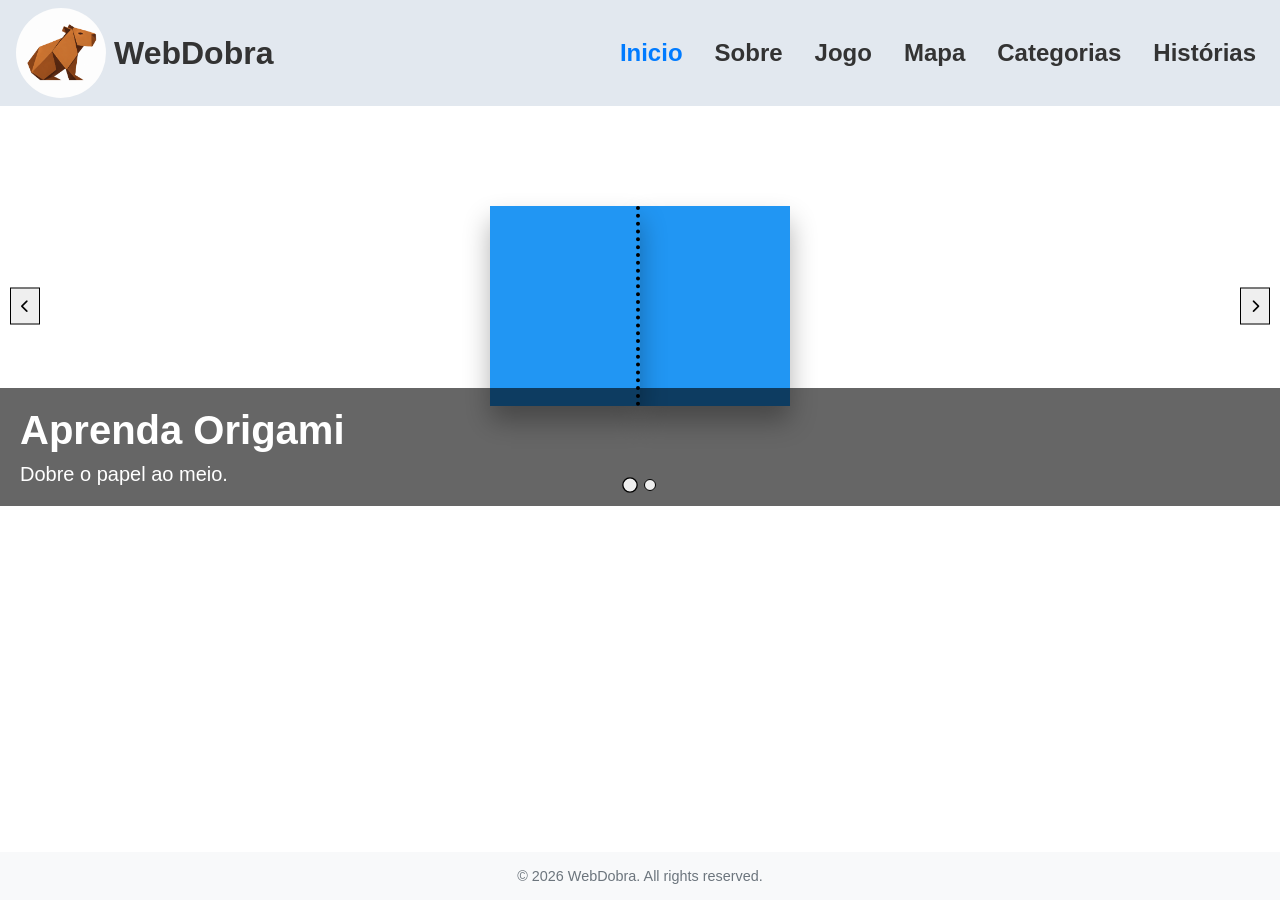
==== index.html @ 52eee9bd "fix: many inserts in index.html" ====
<!DOCTYPE html>
<html lang="en">
<head>
    <meta charset="UTF-8">
    <meta name="viewport" content="width=device-width, initial-scale=1.0">
    
    <link rel="stylesheet" href="assets/css/style.css">

    <script type="module" src="assets/scripts/carrosel.js" defer></script>
    <script type="module" src="assets/scripts/script.js" defer></script>
    
    <link rel="stylesheet" href="https://cdnjs.cloudflare.com/ajax/libs/font-awesome/6.0.0/css/all.min.css">
    
    <title>Document</title>
</head>
<body>
    <header>
        <div class="logo">
            <img src="assets/imgs/logo.png" alt="Logo">
            <h1>WebDobra</h1>
        </div>
        <nav>
            <ul>
                <li><a href="index.html" class="active">Inicio</a></li>
                <li><a href="pages/about.html">Sobre</a></li>
                <li><a href="pages/game.html">Jogo</a></li>
                <li><a href="pages/map.html">Mapa</a></li>
                <li><a href="pages/category.html">Categorias</a></li>
                <li><a href="pages/history.html">Histórias</a></li>
            </ul>
        </nav>
    </header>
    <main>
        <section
        class="carousel"
        id="banner-principal"
        data-autoplay="false"
        data-interval="3000"
        data-height="400"
        data-show-title="true"
        data-show-description="true"
        data-show-arrows="true"
        data-show-dots="true">
    </section>
    </main>
    <footer>
        <p>&copy; 2026 WebDobra. All rights reserved.</p>
    </footer>
</body>
---- assets/css/style.css ----
* {
    box-sizing: border-box;
    margin: 0;
    padding: 0;
    font-family: Arial, sans-serif;
}

html, body {
    height: 100%;
    margin: 0;
}

body {
    display: flex;
    flex-direction: column;
    min-height: 100vh;
}

main {
    flex: 1;
}

footer {
    text-align: center;
    padding: 1rem;
    background-color: #f8f9fa;
    color: #6c757d;
    font-size: 0.9rem;
    margin-top: auto;
}

header {
    display: flex;
    justify-content: space-between;
    align-items: center;
    padding: 0.5rem 1rem;
    min-height: 10dvh;
    background-color: #e2e8ef;
}

header img {
    width: 10dvh;
    height: auto;
    border-radius: 50%;
}


header nav ul {
    list-style: none;
    display: flex;
    gap: 1rem;
    font-size: 24px;
}

header nav ul li {
    display: inline;
    margin: 0 0.5rem;
}

header nav ul li a {
    text-decoration: none;
    color: #333;
    font-weight: bold;
    transition: color 0.3s ease;
}

header nav ul li a:hover {
    color: #007BFF;
}

header h1 {
    font-size: 2rem;
    margin: 0;
    color: #333;
    text-align: left;
}


.logo {
    display: flex;
    align-items: center;
    gap: 0.5rem;
}

.active {
    color: #007BFF;
}
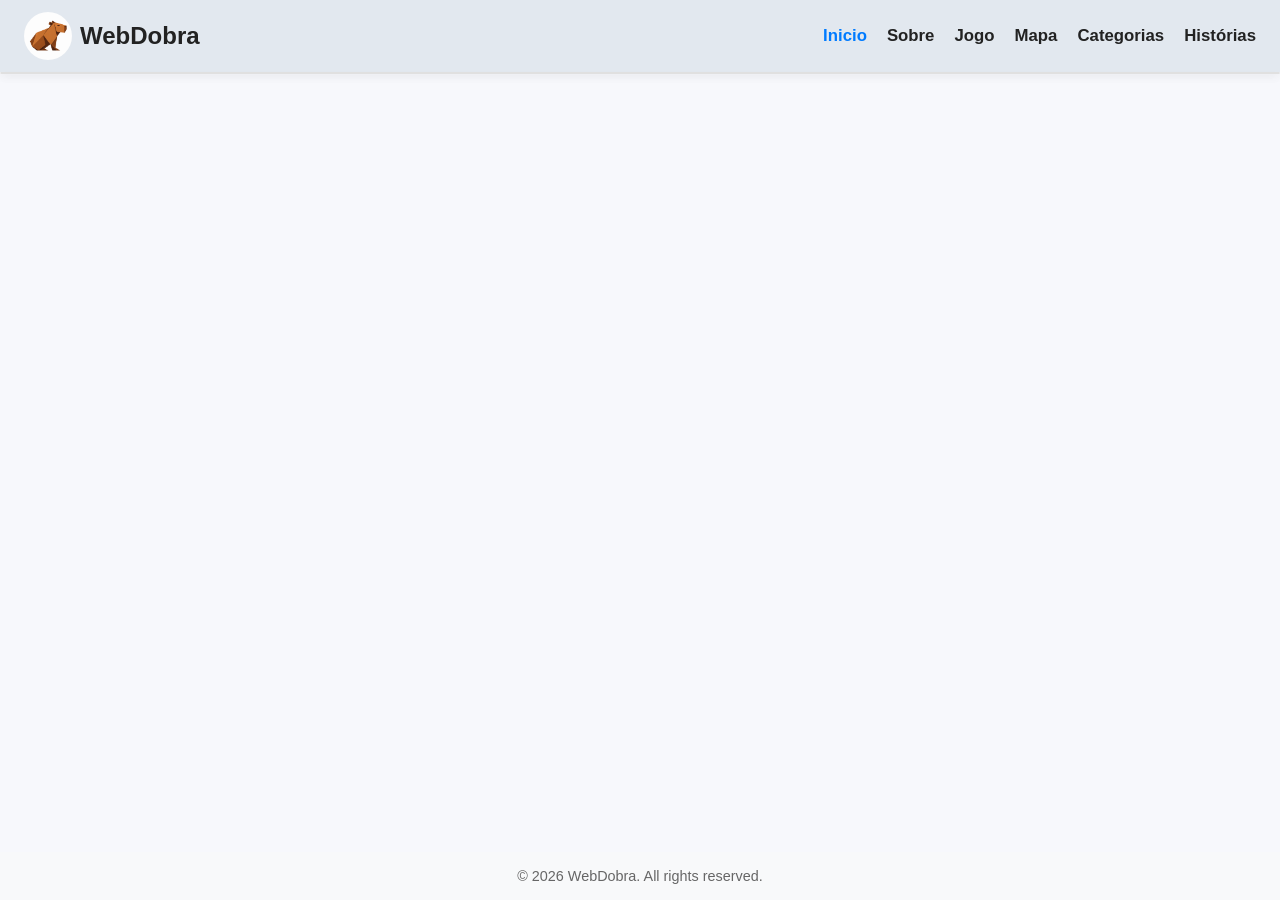
==== commit 8fbfd679: "fix: zoon-in and carrosel" ====
--- a/index.html
+++ b/index.html
@@ -1,37 +1,39 @@
-<!DOCTYPE html>
+<!doctype html>
 <html lang="en">
-<head>
-    <meta charset="UTF-8">
-    <meta name="viewport" content="width=device-width, initial-scale=1.0">
-    
-    <link rel="stylesheet" href="assets/css/style.css">
+  <head>
+    <meta charset="UTF-8" />
+    <meta name="viewport" content="width=device-width, initial-scale=1.0" />
+
+    <link rel="stylesheet" href="assets/css/style.css" />
 
     <script type="module" src="assets/scripts/carrosel.js" defer></script>
-    <script type="module" src="assets/scripts/script.js" defer></script>
-    
-    <link rel="stylesheet" href="https://cdnjs.cloudflare.com/ajax/libs/font-awesome/6.0.0/css/all.min.css">
-    
+
+    <link
+      rel="stylesheet"
+      href="https://cdnjs.cloudflare.com/ajax/libs/font-awesome/6.0.0/css/all.min.css"
+    />
+
     <title>Document</title>
-</head>
-<body>
+  </head>
+  <body>
     <header>
-        <div class="logo">
-            <img src="assets/imgs/logo.png" alt="Logo">
-            <h1>WebDobra</h1>
-        </div>
-        <nav>
-            <ul>
-                <li><a href="index.html" class="active">Inicio</a></li>
-                <li><a href="pages/about.html">Sobre</a></li>
-                <li><a href="pages/game.html">Jogo</a></li>
-                <li><a href="pages/map.html">Mapa</a></li>
-                <li><a href="pages/category.html">Categorias</a></li>
-                <li><a href="pages/history.html">Histórias</a></li>
-            </ul>
-        </nav>
+      <div class="logo">
+        <img src="assets/imgs/logo.png" alt="Logo" />
+        <h1>WebDobra</h1>
+      </div>
+      <nav>
+        <ul>
+          <li><a href="index.html" class="active">Inicio</a></li>
+          <li><a href="pages/about.html">Sobre</a></li>
+          <li><a href="pages/game.html">Jogo</a></li>
+          <li><a href="pages/map.html">Mapa</a></li>
+          <li><a href="pages/category.html">Categorias</a></li>
+          <li><a href="pages/history.html">Histórias</a></li>
+        </ul>
+      </nav>
     </header>
     <main>
-        <section
+      <section
         class="carousel"
         id="banner-principal"
         data-autoplay="false"
@@ -40,10 +42,11 @@
         data-show-title="true"
         data-show-description="true"
         data-show-arrows="true"
-        data-show-dots="true">
-    </section>
+        data-show-dots="true"
+      ></section>
     </main>
     <footer>
-        <p>&copy; 2026 WebDobra. All rights reserved.</p>
+      <p>&copy; 2026 WebDobra. All rights reserved.</p>
     </footer>
-</body>+  </body>
+</html>
--- a/assets/css/style.css
+++ b/assets/css/style.css
@@ -1,87 +1,255 @@
-* {
-    box-sizing: border-box;
-    margin: 0;
-    padding: 0;
-    font-family: Arial, sans-serif;
-}
-
-html, body {
-    height: 100%;
-    margin: 0;
+/* ==========================================
+   1. VARIÁVEIS GLOBAIS
+   ========================================== */
+:root {
+  /* Cores */
+  --color-primary: #007bff;
+  --color-primary-hover: #0056b3;
+  --color-text-main: #222222;
+  --color-text-muted: #666666;
+  --color-bg-page: #f7f8fc;
+  --color-bg-card: #ffffff;
+  --color-bg-subtle: #f8f9fa;
+  --color-header-bg: #e2e8ef;
+  --color-footer-bg: #f8f9fa;
+  --color-border-light: #e0e0e0;
+  --color-border-dashed: #cccccc;
+  --color-danger: #f44336;
+  --color-danger-hover: #d32f2f;
+
+  /* Espaçamento */
+  --space-xs: 8px;
+  --space-sm: 12px;
+  --space-md: 20px;
+  --space-lg: 30px;
+  --space-xl: 40px;
+
+  /* Geometria e Sombras */
+  --radius-sm: 8px;
+  --radius-md: 12px;
+  --radius-full: 50%;
+  --shadow-sm: 0 4px 10px rgba(0, 0, 0, 0.05);
+  --shadow-md: 0 8px 16px rgba(0, 0, 0, 0.1);
+  --transition-fast: 0.2s ease;
+  --transition-base: 0.25s ease;
+
+  /* Tipografia */
+  --font-main: Arial, Helvetica, sans-serif;
+}
+
+/* ==========================================
+   2. RESET E ESTRUTURA BASE
+   ========================================== */
+*,
+*::before,
+*::after {
+  box-sizing: border-box;
+  margin: 0;
+  padding: 0;
 }
 
 body {
+  min-height: 100vh;
+  display: flex;
+  flex-direction: column;
+  font-family: var(--font-main);
+  color: var(--color-text-main);
+  background-color: var(--color-bg-page);
+  background-image: url('../imgs/background.svg');
+  background-repeat: repeat;
+}
+
+main {
+  flex: 1;
+}
+
+/* ==========================================
+   3. BOTÕES
+   ========================================== */
+button,
+input[type="button"],
+input[type="submit"] {
+  display: inline-flex;
+  align-items: center;
+  justify-content: center;
+  gap: var(--space-xs);
+  padding: 10px 20px;
+  font: inherit;
+  font-weight: bold;
+  color: #ffffff;
+  background-color: var(--color-primary);
+  border: none;
+  border-radius: var(--radius-sm);
+  cursor: pointer;
+  box-shadow: var(--shadow-sm);
+  transition: background-color var(--transition-base),
+              transform var(--transition-base),
+              box-shadow var(--transition-base);
+}
+
+button:hover:not(:disabled),
+input[type="button"]:hover:not(:disabled),
+input[type="submit"]:hover:not(:disabled) {
+  transform: translateY(-2px);
+  box-shadow: var(--shadow-md);
+}
+
+button:active:not(:disabled),
+input[type="button"]:active:not(:disabled),
+input[type="submit"]:active:not(:disabled) {
+  transform: scale(0.97);
+}
+
+button:disabled,
+input[type="button"]:disabled,
+input[type="submit"]:disabled {
+  background-color: #cccccc !important;
+  cursor: not-allowed;
+  opacity: 0.65;
+  box-shadow: none;
+  transform: none;
+}
+
+/* Variantes de Botão */
+.btn-primary:hover:not(:disabled) {
+  background-color: var(--color-primary-hover);
+}
+
+.btn-danger {
+  background-color: var(--color-danger);
+}
+
+.btn-danger:hover:not(:disabled) {
+  background-color: var(--color-danger-hover);
+}
+
+.menu-toggle {
+  background: none;
+  box-shadow: none;
+  padding: 0.5rem;
+  font-size: 1.5rem;
+  color: var(--color-text-main);
+}
+
+.menu-toggle:hover:not(:disabled) {
+  transform: none;
+  box-shadow: none;
+  color: var(--color-primary);
+}
+
+/* ==========================================
+   4. CABEÇALHO E NAV
+   ========================================== */
+header {
+  display: flex;
+  justify-content: space-between;
+  align-items: center;
+  padding: 0.75rem 1.5rem;
+  background-color: var(--color-header-bg);
+  box-shadow: var(--shadow-sm);
+  position: relative;
+}
+
+.logo {
+  display: flex;
+  align-items: center;
+  gap: var(--space-xs);
+}
+
+.logo img {
+  width: 48px;
+  height: 48px;
+  border-radius: var(--radius-full);
+  object-fit: cover;
+}
+
+header h1 {
+  font-size: 1.5rem;
+}
+
+.menu-toggle {
+  display: none;
+}
+
+header nav ul {
+  list-style: none;
+  display: flex;
+  align-items: center;
+  gap: 1.25rem;
+}
+
+header nav ul li a {
+  text-decoration: none;
+  color: var(--color-text-main);
+  font-weight: bold;
+  font-size: 1.05rem;
+  transition: color var(--transition-fast);
+}
+
+header nav ul li a:hover,
+.active {
+  color: var(--color-primary);
+}
+
+/* ==========================================
+   5. RODAPÉ
+   ========================================== */
+footer {
+  text-align: center;
+  padding: 1rem;
+  background-color: var(--color-footer-bg);
+  color: var(--color-text-muted);
+  font-size: 0.9rem;
+}
+
+/* ==========================================
+   6. RESPONSIVIDADE (MOBILE)
+   ========================================== */
+@media (max-width: 768px) {
+  .menu-toggle {
     display: flex;
+  }
+
+  .menu-toggle i {
+    transition: transform var(--transition-base);
+  }
+
+  .menu-toggle[aria-expanded="true"] i {
+    transform: rotate(90deg);
+  }
+
+  header nav {
+    position: absolute;
+    top: 100%;
+    left: 0;
+    width: 100%;
+    background-color: var(--color-header-bg);
+    box-shadow: var(--shadow-md);
+    padding: 1rem 0;
+    z-index: 1000;
+    opacity: 0;
+    visibility: hidden;
+    transform: translateY(-15px);
+    pointer-events: none;
+    transition: opacity var(--transition-base),
+                transform var(--transition-base),
+                visibility var(--transition-base);
+  }
+
+  header nav.open {
+    opacity: 1;
+    visibility: visible;
+    transform: translateY(0);
+    pointer-events: auto;
+  }
+
+  header nav ul {
     flex-direction: column;
-    min-height: 100vh;
-}
-
-main {
-    flex: 1;
-}
-
-footer {
-    text-align: center;
-    padding: 1rem;
-    background-color: #f8f9fa;
-    color: #6c757d;
-    font-size: 0.9rem;
-    margin-top: auto;
-}
-
-header {
-    display: flex;
-    justify-content: space-between;
-    align-items: center;
+    gap: 1rem;
+  }
+
+  header nav ul li a {
+    font-size: 1.1rem;
     padding: 0.5rem 1rem;
-    min-height: 10dvh;
-    background-color: #e2e8ef;
-}
-
-header img {
-    width: 10dvh;
-    height: auto;
-    border-radius: 50%;
-}
-
-
-header nav ul {
-    list-style: none;
-    display: flex;
-    gap: 1rem;
-    font-size: 24px;
-}
-
-header nav ul li {
-    display: inline;
-    margin: 0 0.5rem;
-}
-
-header nav ul li a {
-    text-decoration: none;
-    color: #333;
-    font-weight: bold;
-    transition: color 0.3s ease;
-}
-
-header nav ul li a:hover {
-    color: #007BFF;
-}
-
-header h1 {
-    font-size: 2rem;
-    margin: 0;
-    color: #333;
-    text-align: left;
-}
-
-
-.logo {
-    display: flex;
-    align-items: center;
-    gap: 0.5rem;
-}
-
-.active {
-    color: #007BFF;
+  }
 }
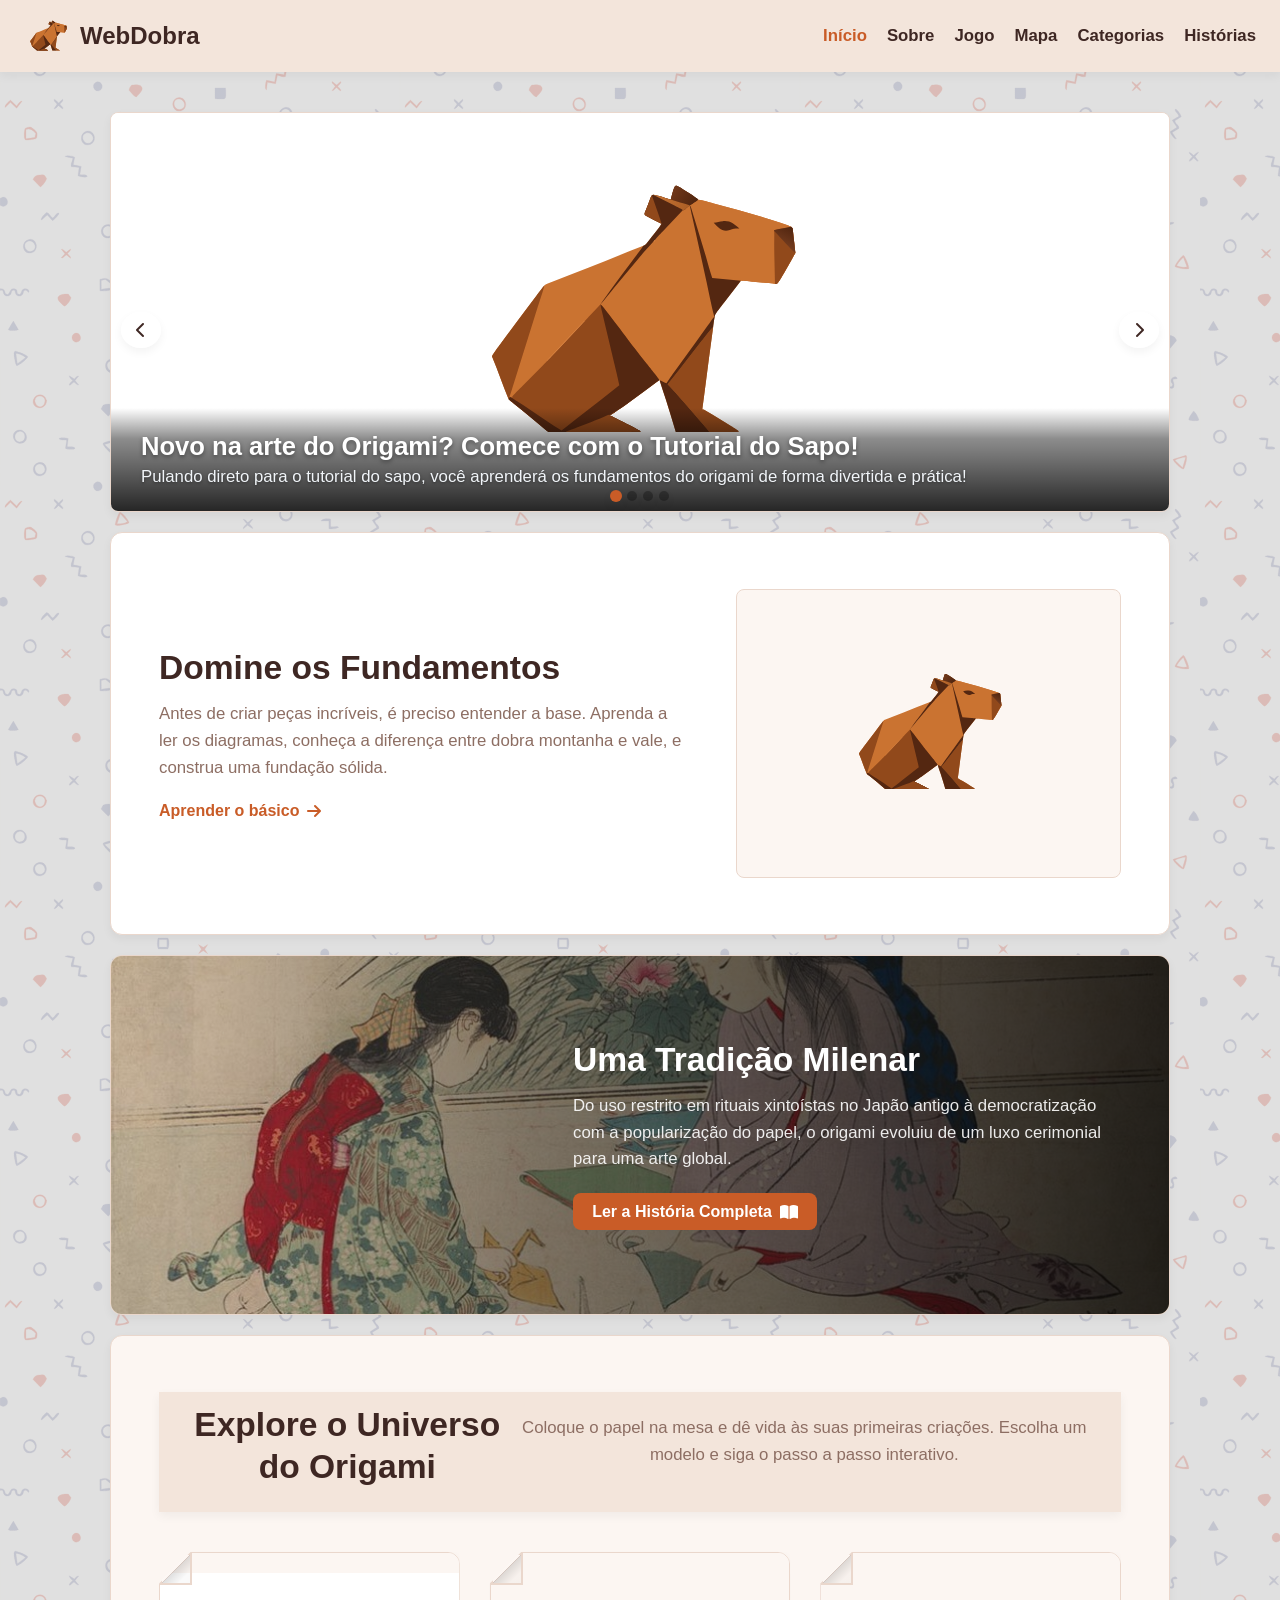
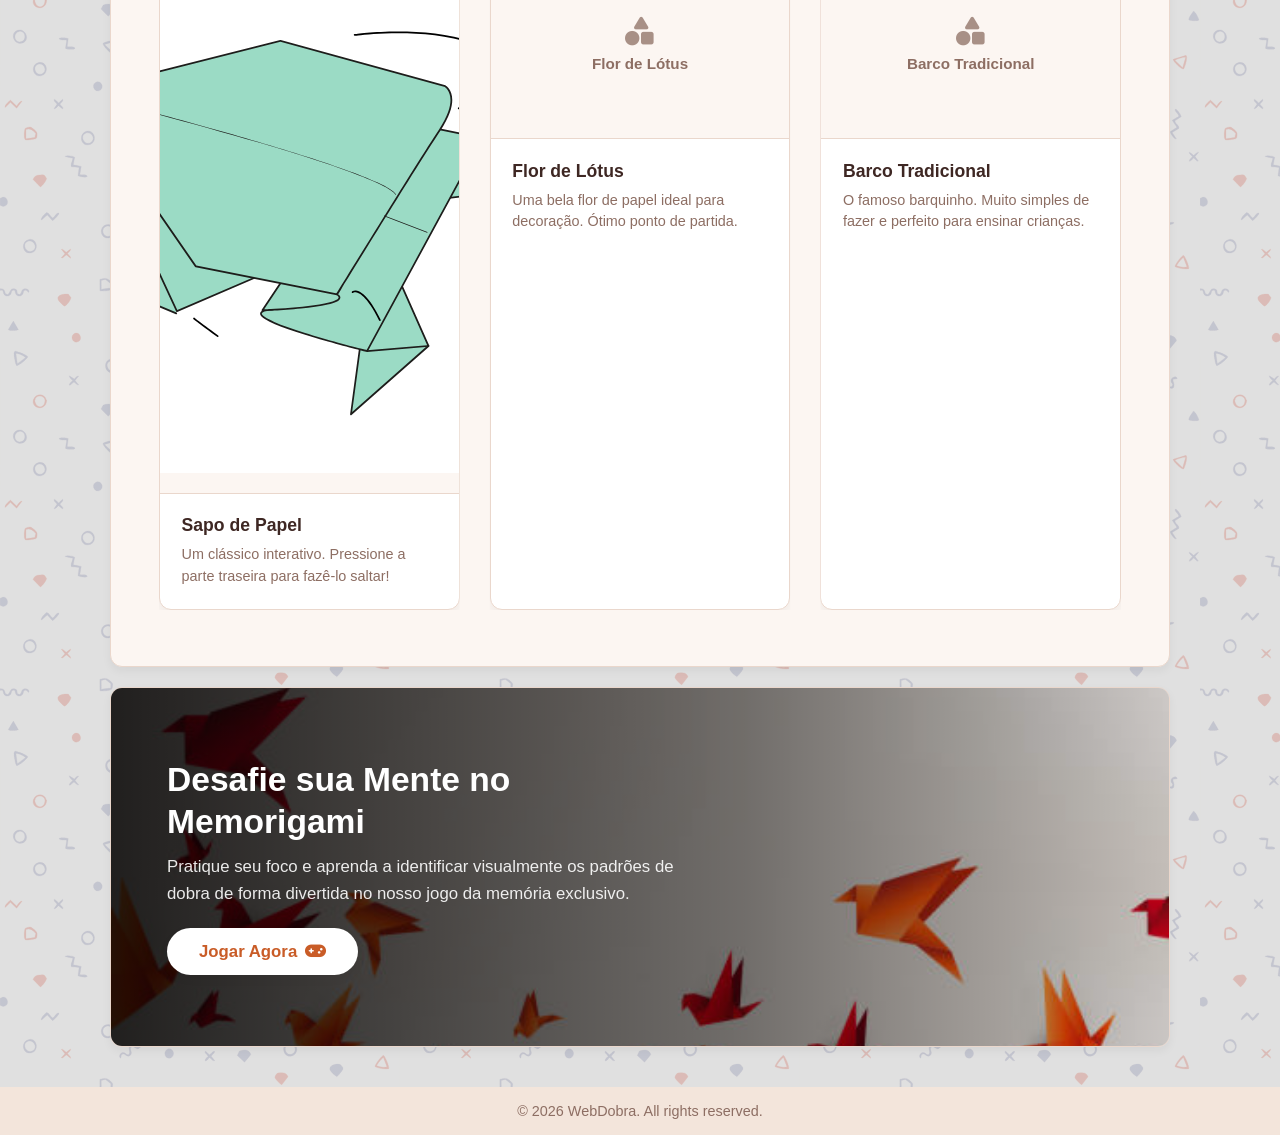
==== commit 79ad6bac: "feat: home" ====
--- a/index.html
+++ b/index.html
@@ -1,29 +1,29 @@
 <!doctype html>
-<html lang="en">
+<html lang="pt-BR">
   <head>
     <meta charset="UTF-8" />
     <meta name="viewport" content="width=device-width, initial-scale=1.0" />
 
     <link rel="stylesheet" href="assets/css/style.css" />
-
-    <script type="module" src="assets/scripts/carrosel.js" defer></script>
-
+    <link rel="stylesheet" href="assets/css/main.css" />
+    <link rel="stylesheet" href="assets/css/category.css" />
     <link
       rel="stylesheet"
       href="https://cdnjs.cloudflare.com/ajax/libs/font-awesome/6.0.0/css/all.min.css"
     />
 
-    <title>Document</title>
+    <script type="module" src="assets/scripts/main.js" defer></script>
+    <title>WebDobra - Início</title>
   </head>
   <body>
     <header>
       <div class="logo">
-        <img src="assets/imgs/logo.png" alt="Logo" />
+        <img src="assets/imgs/logo.svg" alt="Logo WebDobra" />
         <h1>WebDobra</h1>
       </div>
-      <nav>
+      <nav id="main-nav">
         <ul>
-          <li><a href="index.html" class="active">Inicio</a></li>
+          <li><a href="index.html" class="active">Início</a></li>
           <li><a href="pages/about.html">Sobre</a></li>
           <li><a href="pages/game.html">Jogo</a></li>
           <li><a href="pages/map.html">Mapa</a></li>
@@ -32,19 +32,137 @@
         </ul>
       </nav>
     </header>
-    <main>
+
+    <main class="container main-content">
+      <!-- Carrossel -->
       <section
-        class="carousel"
+        class="carousel layer"
         id="banner-principal"
-        data-autoplay="false"
-        data-interval="3000"
+        data-autoplay="true"
+        data-interval="5000"
         data-height="400"
         data-show-title="true"
         data-show-description="true"
         data-show-arrows="true"
         data-show-dots="true"
       ></section>
+
+      <!-- Fundamentos -->
+      <section class="layer split-layer bg-white">
+        <div class="layer-content">
+          <h2>Domine os Fundamentos</h2>
+          <p>
+            Antes de criar peças incríveis, é preciso entender a base. Aprenda a
+            ler os diagramas, conheça a diferença entre dobra montanha e vale, e
+            construa uma fundação sólida.
+          </p>
+          <a href="pages/fundamentals.html" class="layer-link">
+            Aprender o básico <i class="fa-solid fa-arrow-right"></i>
+          </a>
+        </div>
+        <div class="layer-media">
+          <img src="assets/imgs/logo.svg" alt="Fundamentos do origami" />
+        </div>
+      </section>
+
+      <!-- História Hero (Texto à Direita, Sombra à Direita) -->
+      <section class="layer history-hero-layer align-right">
+        <img
+          src="assets/imgs/history.jpg"
+          alt="História do Origami"
+          class="bg-img"
+        />
+        <div class="layer-content">
+          <h2>Uma Tradição Milenar</h2>
+          <p>
+            Do uso restrito em rituais xintoístas no Japão antigo à
+            democratização com a popularização do papel, o origami evoluiu de um
+            luxo cerimonial para uma arte global.
+          </p>
+          <a href="pages/history.html" class="layer-link">
+            Ler a História Completa <i class="fa-solid fa-book-open"></i>
+          </a>
+        </div>
+      </section>
+
+      <!-- Seção de Tutoriais / Cards -->
+      <section class="layer block-layer bg-subtle">
+        <header class="layer-header">
+          <h2>Explore o Universo do Origami</h2>
+          <p>
+            Coloque o papel na mesa e dê vida às suas primeiras criações.
+            Escolha um modelo e siga o passo a passo interativo.
+          </p>
+        </header>
+
+        <div class="origamis-grid">
+          <a href="pages/tutorial.html?origami=frog" class="card">
+            <div class="card-media">
+              <img
+                src="assets/data/tutorials/frog/imgs/frog-step-23.png"
+                alt="Sapo de Papel"
+                loading="lazy"
+              />
+            </div>
+            <div class="card-body">
+              <h3>Sapo de Papel</h3>
+              <p>
+                Um clássico interativo. Pressione a parte traseira para fazê-lo
+                saltar!
+              </p>
+            </div>
+          </a>
+
+          <a href="pages/tutorial.html?origami=flower" class="card">
+            <div class="card-media placeholder">
+              <i class="fa-solid fa-shapes"></i>
+              <span>Flor de Lótus</span>
+            </div>
+            <div class="card-body">
+              <h3>Flor de Lótus</h3>
+              <p>
+                Uma bela flor de papel ideal para decoração. Ótimo ponto de
+                partida.
+              </p>
+            </div>
+          </a>
+
+          <a href="pages/tutorial.html?origami=boat" class="card">
+            <div class="card-media placeholder">
+              <i class="fa-solid fa-shapes"></i>
+              <span>Barco Tradicional</span>
+            </div>
+            <div class="card-body">
+              <h3>Barco Tradicional</h3>
+              <p>
+                O famoso barquinho. Muito simples de fazer e perfeito para
+                ensinar crianças.
+              </p>
+            </div>
+          </a>
+        </div>
+      </section>
+
+      <!-- Destaque Jogo (Texto à Esquerda, Sombra à Esquerda) -->
+      <section class="layer history-hero-layer align-left">
+        <img
+          src="assets/imgs/memorigami.jpg"
+          alt="Jogo Memorigami"
+          class="bg-img"
+        />
+        <div class="layer-content">
+          <h2>Desafie sua Mente no Memorigami</h2>
+          <p>
+            Pratique seu foco e aprenda a identificar visualmente os padrões de
+            dobra de forma divertida no nosso jogo da memória exclusivo.
+          </p>
+          <a href="pages/game.html" class="btn-primary">
+            Jogar Agora <i class="fa-solid fa-gamepad"></i>
+          </a>
+        </div>
+      </section>
     </main>
+
     <footer>
       <p>&copy; 2026 WebDobra. All rights reserved.</p>
     </footer>
--- a/assets/css/style.css
+++ b/assets/css/style.css
@@ -2,21 +2,21 @@
    1. VARIÁVEIS GLOBAIS
    ========================================== */
 :root {
-  /* Cores */
-  --color-primary: #007bff;
-  --color-primary-hover: #0056b3;
-  --color-text-main: #222222;
-  --color-text-muted: #666666;
-  --color-bg-page: #f7f8fc;
+/* Cores - Momiji (Outono) */
+  --color-primary: #c95c27;       /* Laranja ferrugem/Folha de outono */
+  --color-primary-hover: #a3471c;
+  --color-text-main: #3e2723;     /* Castanho escuro em vez de preto */
+  --color-border-solid: #e0bfae;
+  --color-text-muted: #8d6e63;
+  --color-bg-page: #fdfaf7;       /* Branco aquecido/pêssego muito claro */
   --color-bg-card: #ffffff;
-  --color-bg-subtle: #f8f9fa;
-  --color-header-bg: #e2e8ef;
-  --color-footer-bg: #f8f9fa;
-  --color-border-light: #e0e0e0;
-  --color-border-dashed: #cccccc;
-  --color-danger: #f44336;
-  --color-danger-hover: #d32f2f;
-
+  --color-bg-subtle: #fcf6f2;
+  --color-header-bg: #f3e5db;
+  --color-footer-bg: #f3e5db;
+  --color-border-light: #ead7cc;
+  --color-border-dashed: #e0bfae;
+  --color-danger: #d32f2f;
+  --color-danger-hover: #b71c1c;
   /* Espaçamento */
   --space-xs: 8px;
   --space-sm: 12px;
@@ -55,8 +55,9 @@
   font-family: var(--font-main);
   color: var(--color-text-main);
   background-color: var(--color-bg-page);
-  background-image: url('../imgs/background.svg');
-  background-repeat: repeat;
+  background-image: 
+    linear-gradient(rgba(0, 0, 0, 0.12), rgba(0, 0, 0, 0.12)), 
+    url('../imgs/background.svg');  background-repeat: repeat;
 }
 
 main {
--- a/assets/css/main.css
+++ b/assets/css/main.css
@@ -0,0 +1,306 @@
+/* ---------- 1. CONTAINER E CAMADAS BASE ---------- */
+.main-content {
+  display: flex;
+  flex-direction: column;
+  gap: clamp(1.25rem, 3vw, var(--space-md));
+  max-width: 1140px;
+  margin: 0 auto;
+  padding: clamp(0.75rem, 2vw, var(--space-md)) 1.25rem var(--space-xl);
+}
+
+.layer {
+  position: relative;
+  min-width: 0;
+  border-radius: var(--radius-md);
+  border: 1px solid var(--color-border-light);
+  overflow: hidden;
+  box-shadow: var(--shadow-sm);
+  transition: box-shadow var(--transition-base);
+}
+
+/* Modificadores de Cor de Fundo */
+.bg-white  { background-color: var(--color-bg-card); }
+.bg-subtle { background-color: var(--color-bg-subtle); }
+
+.bg-accent {
+  background: linear-gradient(
+    135deg,
+    var(--color-primary) 0%,
+    var(--color-primary-hover) 100%
+  );
+  border: none;
+  color: #ffffff;
+  display: flex;
+  align-items: center;
+  justify-content: center;
+  text-align: center;
+  gap: var(--space-lg);
+}
+
+/* Tipografia Comum das Camadas */
+.layer-content h2,
+.layer-header h2 {
+  margin-bottom: 0.75rem;
+  font-size: clamp(1.35rem, 1rem + 1.8vw, 2.1rem);
+  line-height: 1.25;
+  color: var(--color-text-main);
+}
+
+.layer-content p,
+.layer-header p {
+  margin-bottom: 1.25rem;
+  font-size: clamp(0.92rem, 0.88rem + 0.25vw, 1.05rem);
+  line-height: 1.6;
+  color: var(--color-text-muted);
+}
+
+.layer-link {
+  display: inline-flex;
+  align-items: center;
+  gap: var(--space-xs);
+  font-weight: 600;
+  color: var(--color-primary);
+  text-decoration: none;
+  transition: gap var(--transition-fast), color var(--transition-fast);
+}
+
+.btn-primary {
+  display: inline-flex;
+  align-items: center;
+  justify-content: center;
+  gap: var(--space-xs);
+  padding: 0.85rem clamp(1.35rem, 4vw, 2rem);
+  background-color: #ffffff;
+  color: var(--color-primary);
+  font-weight: 700;
+  font-size: clamp(0.95rem, 0.9rem + 0.25vw, 1.05rem);
+  border-radius: 50px;
+  text-decoration: none;
+  box-shadow: var(--shadow-sm);
+  transition: transform var(--transition-fast), box-shadow var(--transition-fast);
+}
+
+.btn-primary:hover {
+  transform: translateY(-2px) scale(1.02);
+  box-shadow: var(--shadow-md);
+}
+
+.layer-link:hover {
+  color: var(--color-primary-hover);
+  gap: var(--space-sm);
+}
+
+/* ---------- 2. CAMADA DIVIDIDA (FUNDAMENTOS) ---------- */
+.split-layer {
+  display: flex;
+  align-items: center;
+  gap: clamp(1.5rem, 4vw, 3.5rem);
+  padding: clamp(1.75rem, 5vw, 3.5rem) clamp(1rem, 4vw, 3rem);
+}
+
+.layer-content {
+  flex: 1;
+  display: flex;
+  flex-direction: column;
+  align-items: flex-start;
+}
+
+.layer-media {
+  flex: 0 1 40%;
+  aspect-ratio: 4 / 3;
+  display: flex;
+  align-items: center;
+  justify-content: center;
+  background-color: var(--color-bg-subtle);
+  border-radius: var(--radius-sm);
+  border: 1px solid var(--color-border-light);
+}
+
+.layer-media img {
+  max-width: 65%;
+  max-height: 65%;
+  object-fit: contain;
+}
+
+/* ---------- 3. CAMADA DE CARDS (TUTORIAIS) ---------- */
+.block-layer {
+  padding: clamp(1.75rem, 5vw, 3.5rem) clamp(1rem, 4vw, 3rem);
+}
+
+.layer-header {
+  text-align: center;
+  max-width: 1100px;
+  margin: 0 auto clamp(1.25rem, 3.5vw, 2.5rem);
+}
+
+.origamis-grid {
+  display: grid;
+  grid-template-columns: repeat(auto-fit, minmax(min(100%, 250px), 1fr));
+  gap: clamp(1rem, 2.5vw, 1.5rem);
+}
+
+.card {
+  display: flex;
+  flex-direction: column;
+  background: var(--color-bg-card);
+  border: 1px solid var(--color-border-light);
+  border-radius: var(--radius-sm);
+  text-decoration: none;
+  color: inherit;
+  overflow: hidden;
+  box-shadow: var(--shadow-sm);
+  transition: transform var(--transition-base), box-shadow var(--transition-base), border-color var(--transition-base);
+}
+
+.card-media {
+  aspect-ratio: 16 / 10;
+  display: flex;
+  align-items: center;
+  justify-content: center;
+  background-color: var(--color-bg-subtle);
+  border-bottom: 1px solid var(--color-border-light);
+}
+
+.card-media img {
+  height: 100%;
+  padding: clamp(0.75rem, 2.5vw, 1.25rem);
+  object-fit: contain;
+}
+
+.card-media.placeholder {
+  flex-direction: column;
+  gap: var(--space-xs);
+  color: var(--color-text-muted);
+  font-weight: 600;
+  font-size: 0.95rem;
+}
+
+.card-media.placeholder i {
+  font-size: 1.8rem;
+  opacity: 0.75;
+}
+
+.card-body {
+  display: flex;
+  flex-direction: column;
+  gap: var(--space-xs);
+  padding: clamp(1rem, 2.5vw, 1.35rem);
+}
+
+.card-body h3 { font-size: 1.1rem; color: var(--color-text-main); }
+.card-body p  { font-size: 0.9rem; line-height: 1.5; color: var(--color-text-muted); }
+
+/* ---------- 4. CAMADA HERO COM GRADIENTE (HISTÓRIA) ---------- */
+.history-hero-layer {
+  display: flex;
+  align-items: center;
+  min-height: 360px;
+  padding: clamp(2rem, 5vw, 3.5rem);
+}
+
+.history-hero-layer .bg-img {
+  position: absolute;
+  inset: 0;
+  width: 100%;
+  height: 100%;
+  object-fit: cover;
+  z-index: 1;
+}
+
+.history-hero-layer::after {
+  content: "";
+  position: absolute;
+  inset: 0;
+  background: linear-gradient(to left, rgba(0, 0, 0, 0.85) 0%, rgba(0, 0, 0, 0.5) 60%, rgba(0, 0, 0, 0.15) 100%);
+  z-index: 2;
+}
+
+.history-hero-layer .layer-content {
+  position: relative;
+  z-index: 3;
+  max-width: 540px;
+  margin-left: auto;
+}
+
+.history-hero-layer .layer-content h2 { color: #ffffff; }
+.history-hero-layer .layer-content p  { color: rgba(255, 255, 255, 0.9); }
+.history-hero-layer .layer-link       { color: #ffffff; background: var(--color-primary); padding: 0.6rem 1.2rem; border-radius: var(--radius-sm); }
+.history-hero-layer .layer-link:hover { background: var(--color-primary-hover); }
+
+/* ---------- 5. CAMADA DE DESTAQUE (GAME CTA) ---------- */
+/* ---------- 4. CAMADA HERO COM GRADIENTE (REUSÁVEL) ---------- */
+.history-hero-layer {
+  position: relative;
+  display: flex;
+  align-items: center;
+  min-height: 360px;
+  padding: clamp(2rem, 5vw, 3.5rem);
+  overflow: hidden;
+}
+
+.history-hero-layer .bg-img {
+  position: absolute;
+  inset: 0;
+  width: 100%;
+  height: 100%;
+  object-fit: cover;
+  z-index: 1;
+}
+
+.history-hero-layer .layer-content {
+  position: relative;
+  z-index: 3;
+  max-width: 540px;
+}
+
+.history-hero-layer .layer-content h2 { color: #ffffff; }
+.history-hero-layer .layer-content p  { color: rgba(255, 255, 255, 0.9); }
+.history-hero-layer .layer-link       { color: #ffffff; background: var(--color-primary); padding: 0.6rem 1.2rem; border-radius: var(--radius-sm); }
+.history-hero-layer .layer-link:hover { background: var(--color-primary-hover); }
+
+/* VARIANTES DE ALINHAMENTO */
+
+/* Alinhado à Direita (História) */
+.history-hero-layer.align-right::after {
+  content: "";
+  position: absolute;
+  inset: 0;
+  background: linear-gradient(to left, rgba(0, 0, 0, 0.85) 0%, rgba(0, 0, 0, 0.5) 60%, rgba(0, 0, 0, 0.15) 100%);
+  z-index: 2;
+}
+
+.history-hero-layer.align-right .layer-content {
+  margin-left: auto;
+  margin-right: 0;
+}
+
+/* Alinhado à Esquerda (Memorigami) */
+.history-hero-layer.align-left::after {
+  content: "";
+  position: absolute;
+  inset: 0;
+  background: linear-gradient(to right, rgba(0, 0, 0, 0.85) 0%, rgba(0, 0, 0, 0.5) 60%, rgba(0, 0, 0, 0.15) 100%);
+  z-index: 2;
+}
+
+.history-hero-layer.align-left .layer-content {
+  margin-left: 0;
+  margin-right: auto;
+}
+
+/* Ajuste Responsivo (Mobile) */
+@media (max-width: 768px) {
+  .history-hero-layer.align-right::after,
+  .history-hero-layer.align-left::after {
+    background: linear-gradient(to top, rgba(0, 0, 0, 0.9) 0%, rgba(0, 0, 0, 0.4) 100%);
+  }
+
+  .history-hero-layer.align-right .layer-content,
+  .history-hero-layer.align-left .layer-content {
+    margin-left: 0;
+    margin-right: 0;
+    width: 100%;
+    align-items: center;
+    text-align: center;
+  }
+}
--- a/assets/css/category.css
+++ b/assets/css/category.css
@@ -0,0 +1,247 @@
+/* ==========================================
+   PÁGINA DE CATEGORIAS (SEMÂNTICA E REFINADA)
+   ========================================== */
+
+.container {
+  width: 100%;
+  max-width: 1100px;
+  margin-inline: auto;
+}
+
+.main-content {
+  padding: var(--space-xl) var(--space-md);
+}
+
+.hidden {
+  display: none !important;
+}
+
+/* Grades de cards */
+.categories-grid,
+.origamis-grid {
+  display: grid;
+  grid-template-columns: repeat(auto-fill, minmax(280px, 1fr));
+  gap: var(--space-lg);
+}
+
+/* Cabeçalho de listagem */
+.origami-header {
+  display: flex;
+  flex-wrap: wrap;
+  align-items: center;
+  gap: var(--space-md);
+  margin-bottom: var(--space-lg);
+}
+
+.origami-header h2 {
+  font-size: clamp(1.5rem, 3.5vw, 2rem);
+  line-height: 1.2;
+  letter-spacing: -0.02em;
+  color: var(--color-primary);
+}
+
+.btn-back {
+  color: var(--color-primary);
+  background-color: var(--color-bg-card);
+  border: 1px solid var(--color-border-light);
+  padding: 0.5rem 1rem;
+  border-radius: var(--radius-md);
+  cursor: pointer;
+  display: inline-flex;
+  align-items: center;
+  gap: 8px;
+  text-decoration: none;
+  transition: background-color var(--transition-base);
+}
+
+.btn-back:hover:not(:disabled) {
+  background-color: var(--color-bg-subtle);
+}
+
+/* Estrutura do Card */
+/* ---------- Card com Canto Realmente Dobrado (Cutout Dog-ear) ---------- */
+.card {
+  --fold: 32px; /* Tamanho do canto dobrado */
+  --paper-page-bg: var(--color-bg-body, var(--color-bg-subtle, #f8f9fa));
+
+  position: relative;
+  display: flex;
+  flex-direction: column;
+  overflow: hidden;
+  color: inherit;
+  text-decoration: none;
+  cursor: pointer;
+  background-color: var(--color-bg-card);
+  border: 1px solid var(--color-border-light);
+  border-radius: var(--radius-md);
+  box-shadow: var(--shadow-sm);
+
+  clip-path: polygon(var(--fold) 0%, 100% 0%, 100% 100%, 0% 100%, 0% var(--fold));
+
+  transition:
+    transform var(--transition-base),
+    box-shadow var(--transition-base),
+    border-color var(--transition-base);
+}
+
+.card::after {
+  content: "";
+  position: absolute;
+  top: 0;
+  left: 0;
+  width: var(--fold);
+  height: var(--fold);
+  pointer-events: none;
+  z-index: 2;
+  background:
+    linear-gradient(
+      135deg,
+      var(--paper-page-bg) 0%,
+      var(--paper-page-bg) calc(50% - 0.5px),
+      color-mix(in srgb, var(--color-text-muted) 35%, transparent) calc(50% - 0.5px),
+      color-mix(in srgb, var(--color-text-muted) 35%, transparent) calc(50% + 0.5px),
+      rgba(0, 0, 0, 0.12) calc(50% + 0.5px),
+      rgba(0, 0, 0, 0.02) 80%
+    );
+  border: 2px solid var(--color-border-light);
+  transition: width 0.2s ease, height 0.2s ease;
+}
+
+.card:hover::after {
+  --fold: 40px; /* Expande levemente a dobra ao passar o mouse */
+}
+
+.card:hover,
+.card:focus-visible {
+  transform: translateY(-2px);
+  box-shadow: var(--shadow-md);
+  border-color: var(--color-primary);
+}
+
+.card:focus-visible {
+  outline: 3px solid color-mix(in srgb, var(--color-primary) 40%, transparent);
+  outline-offset: 2px;
+}
+
+/* Área de Mídia (Imagem ou Placeholder) */
+.card-image-wrapper {
+  display: flex;
+  align-items: center;
+  justify-content: center;
+  height: 180px;
+  padding: var(--space-sm);
+  background-color: var(--color-bg-subtle);
+  border-bottom: 1px solid var(--color-border-light);
+  overflow: hidden;
+}
+
+.card-image-wrapper img {
+  width: 100%;
+  height: 100%;
+  object-fit: scale-down;
+  border-radius: calc(var(--radius-md) - 4px);
+  transition: transform 0.3s ease;
+}
+
+.card:hover .card-image-wrapper img {
+  transform: scale(1.04);
+}
+
+.card-image-placeholder {
+  display: flex;
+  align-items: center;
+  justify-content: center;
+  gap: 10px; /* Evita ícone colado no texto */
+  font-weight: bold;
+  text-align: center;
+  color: var(--color-text-muted);
+}
+
+/* Conteúdo interno do Card */
+.card-content {
+  display: flex;
+  flex-direction: column;
+  flex-grow: 1;
+  gap: var(--space-xs);
+  padding: var(--space-md);
+}
+
+.card-title {
+  font-size: 1.2rem;
+  line-height: 1.25;
+  color: var(--color-text-main);
+  margin: 0;
+}
+
+.card-subtitle {
+  flex-grow: 1;
+  font-size: 0.95rem;
+  line-height: 1.5;
+  color: var(--color-text-muted);
+  margin: 0;
+}
+
+/* Linha de Metadados com espaçamento seguro */
+.card-meta {
+  display: flex;
+  flex-wrap: wrap;
+  align-items: center;
+  gap: var(--space-xs) var(--space-sm);
+  margin-top: var(--space-xs);
+  padding-top: var(--space-sm);
+  font-size: 0.85rem;
+  color: var(--color-text-muted);
+  border-top: 2px dashed var(--color-border-light);
+}
+
+.card-meta-item {
+  display: inline-flex;
+  align-items: center;
+  gap: 8px; /* Espaço adequado entre o ícone e o texto do tempo/passos */
+}
+
+/* Cores e Badges de Dificuldade */
+.main-content {
+  --difficulty-easy: #1b8a4b;
+  --difficulty-medium: #b26a00;
+  --difficulty-hard: var(--color-danger);
+}
+
+.badge {
+  --badge: var(--color-text-muted);
+  padding: 0.2rem 0.65rem;
+  font-size: 0.75rem;
+  font-weight: 700;
+  text-transform: uppercase;
+  color: var(--badge);
+  background-color: color-mix(in srgb, var(--badge) 12%, transparent);
+  border: 1px solid var(--badge);
+  border-radius: 999px;
+}
+
+.badge.facil {
+  --badge: var(--difficulty-easy);
+}
+
+.badge.medio {
+  --badge: var(--difficulty-medium);
+}
+
+.badge.dificil {
+  --badge: var(--difficulty-hard);
+}
+
+/* Estado Vazio */
+.empty-state {
+  grid-column: 1 / -1;
+  padding: var(--space-xl) var(--space-md);
+  text-align: center;
+  color: var(--color-text-muted);
+  background-color: var(--color-bg-card);
+  border: 2px dashed var(--color-border-dashed);
+  border-radius: var(--radius-md);
+  display: flex;
+  align-items: center;
+  justify-content: center;
+  gap: 10px;
+}
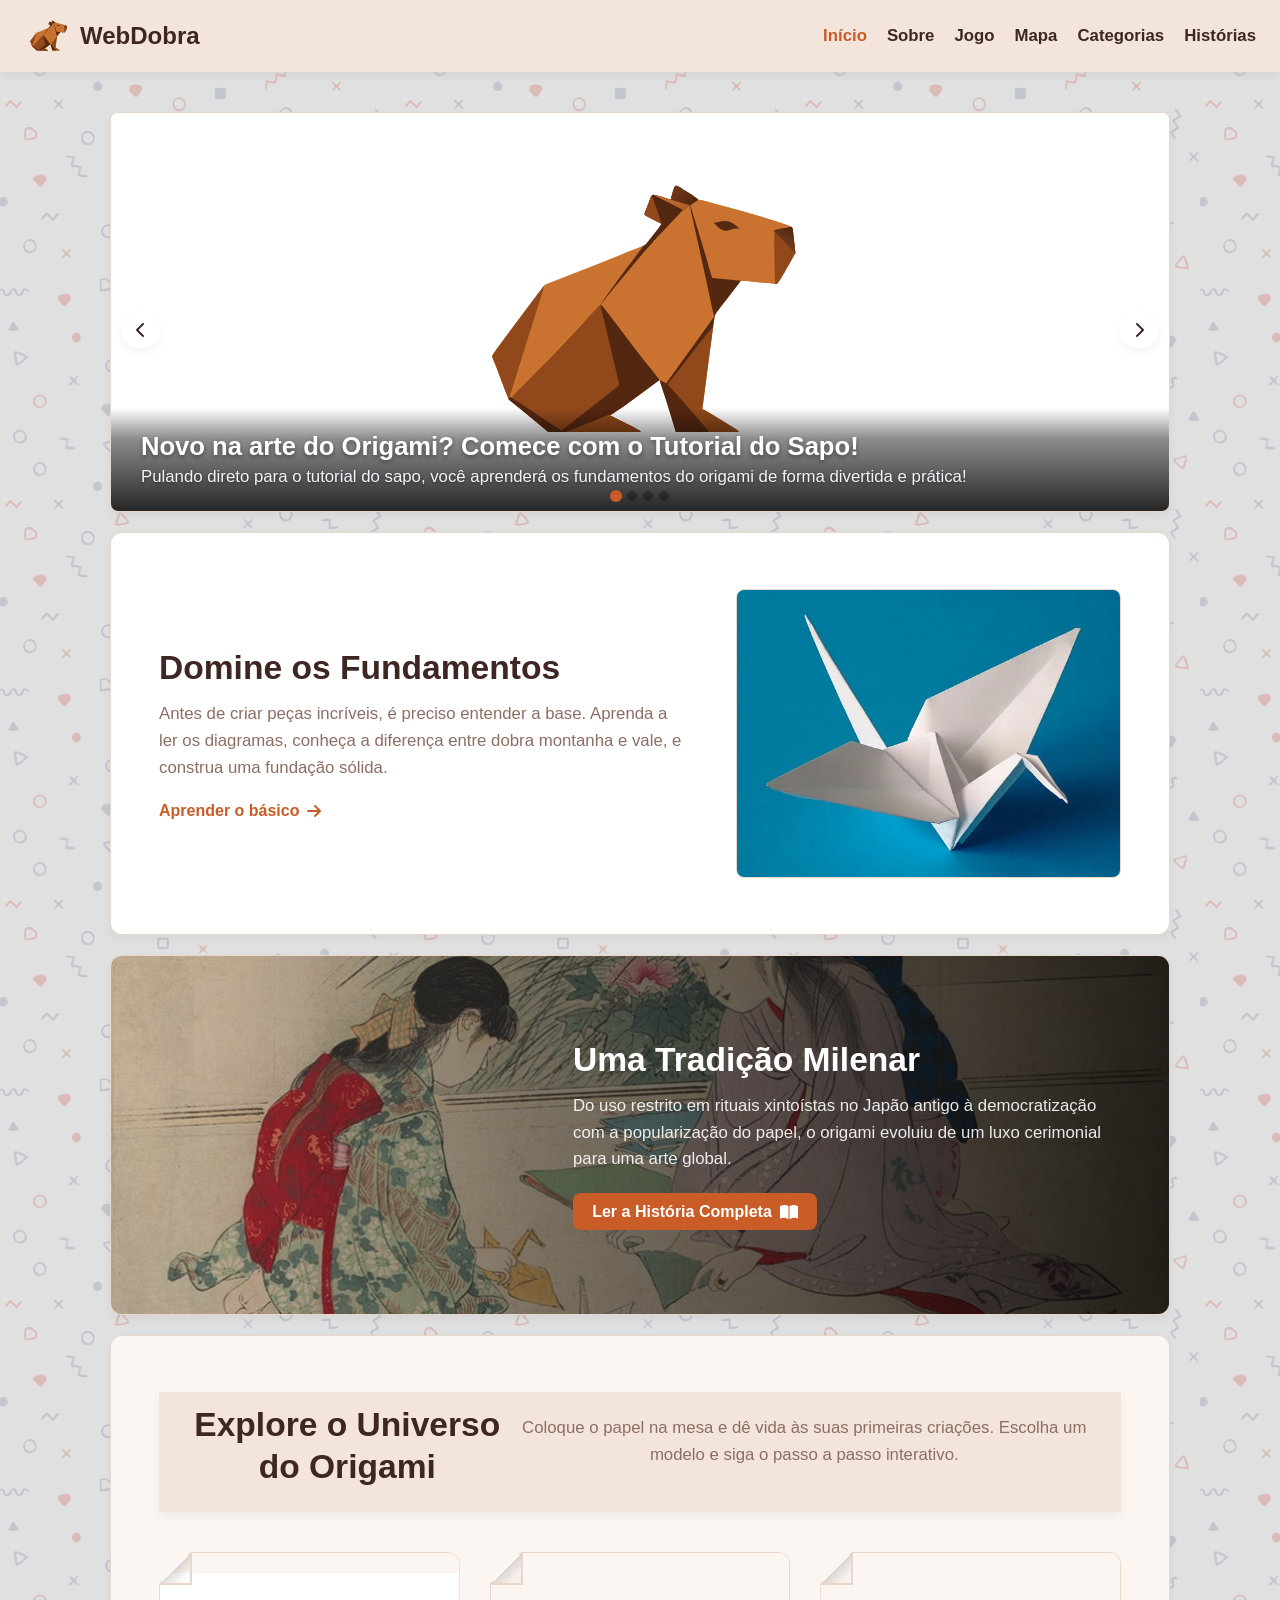
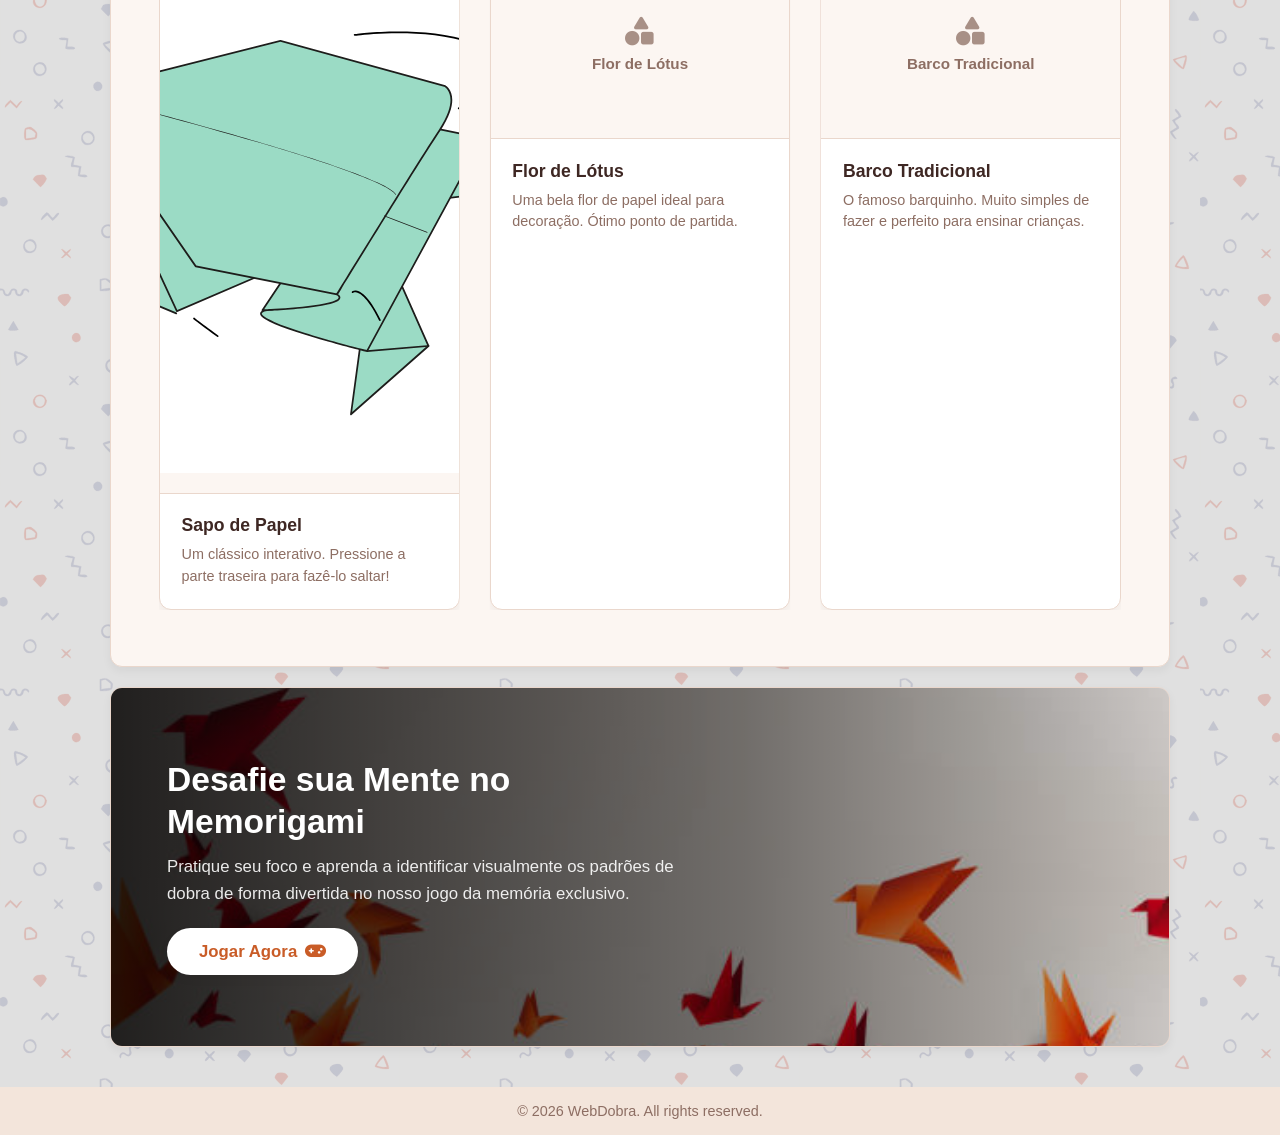
==== commit 212b0bfe: "fix: align image in tutorial and home page" ====
--- a/index.html
+++ b/index.html
@@ -61,7 +61,10 @@
           </a>
         </div>
         <div class="layer-media">
-          <img src="assets/imgs/logo.svg" alt="Fundamentos do origami" />
+          <img
+            src="assets/imgs/fundamentals.webp"
+            alt="Fundamentos do origami"
+          />
         </div>
       </section>
 
--- a/assets/css/main.css
+++ b/assets/css/main.css
@@ -114,14 +114,14 @@
   background-color: var(--color-bg-subtle);
   border-radius: var(--radius-sm);
   border: 1px solid var(--color-border-light);
+  overflow: hidden; 
 }
 
 .layer-media img {
-  max-width: 65%;
-  max-height: 65%;
-  object-fit: contain;
-}
-
+  width: 100%;
+  height: 100%;
+  object-fit: cover; 
+}
 /* ---------- 3. CAMADA DE CARDS (TUTORIAIS) ---------- */
 .block-layer {
   padding: clamp(1.75rem, 5vw, 3.5rem) clamp(1rem, 4vw, 3rem);
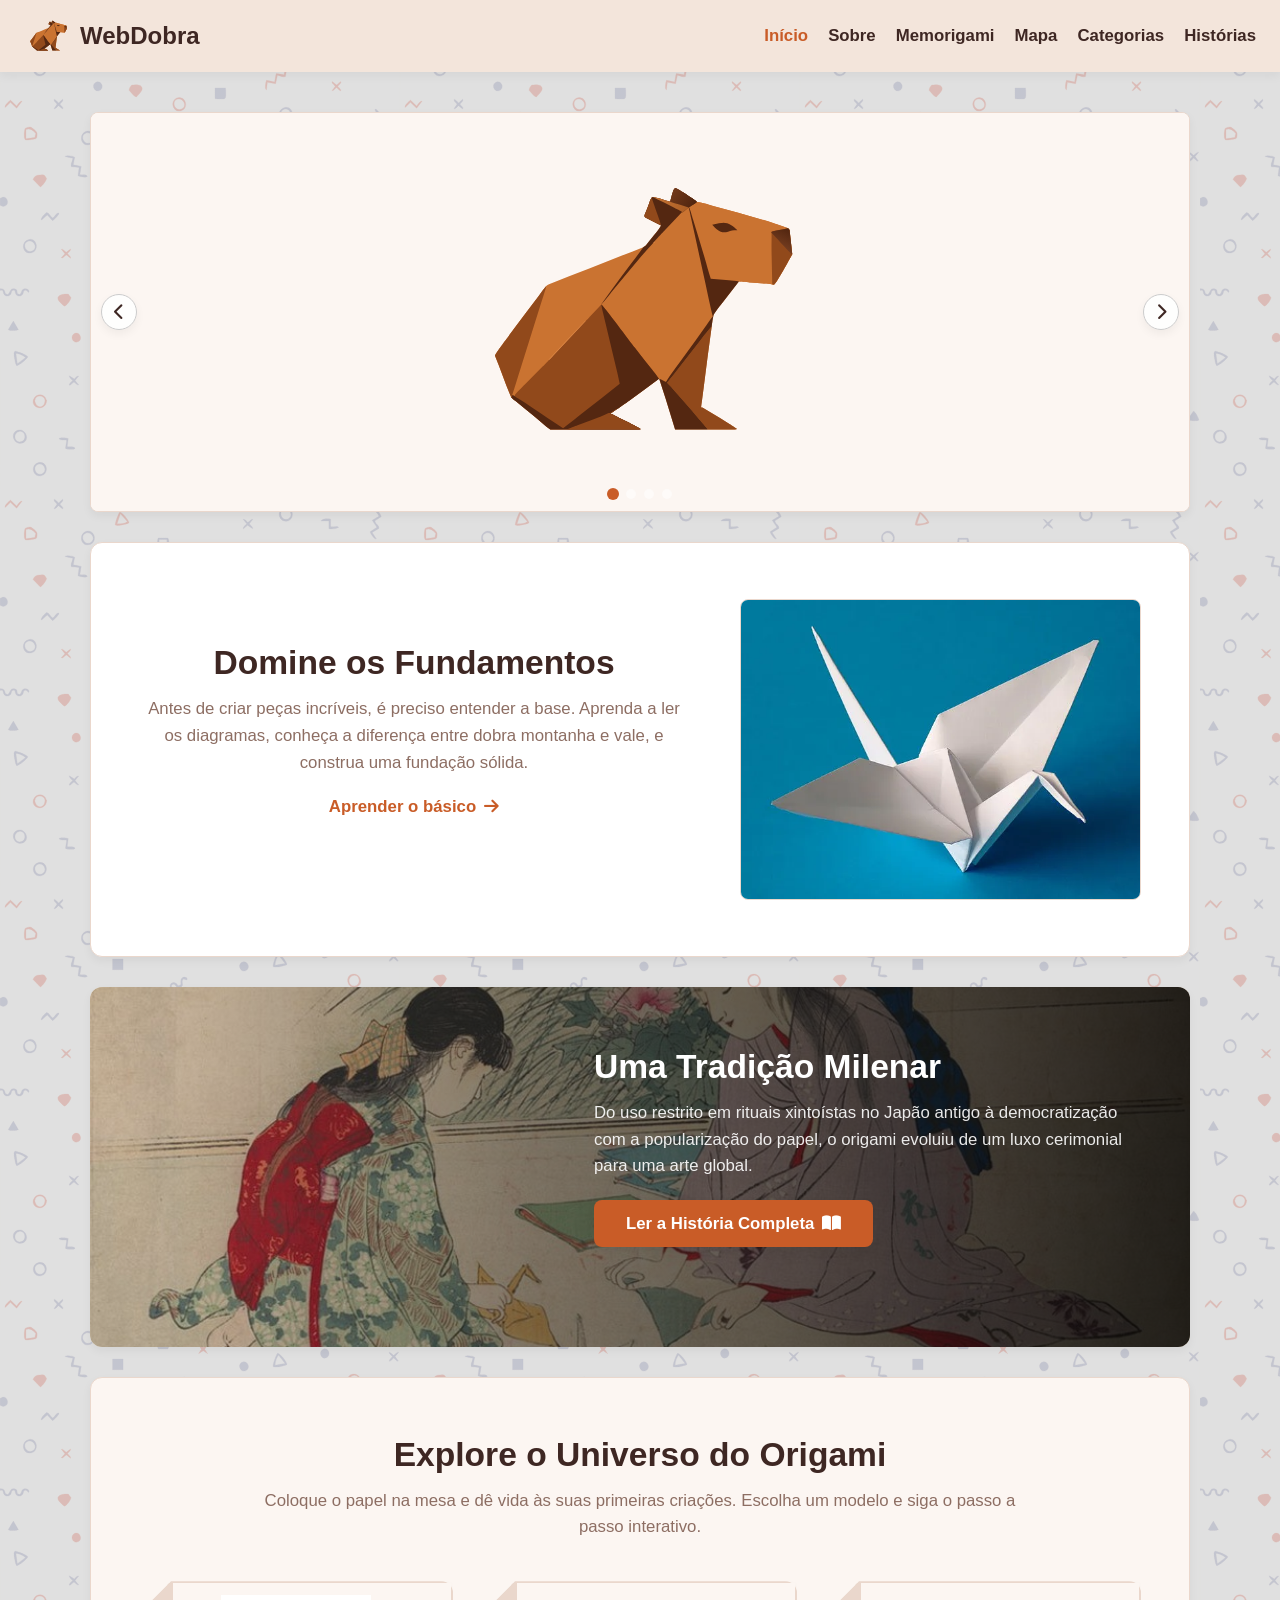
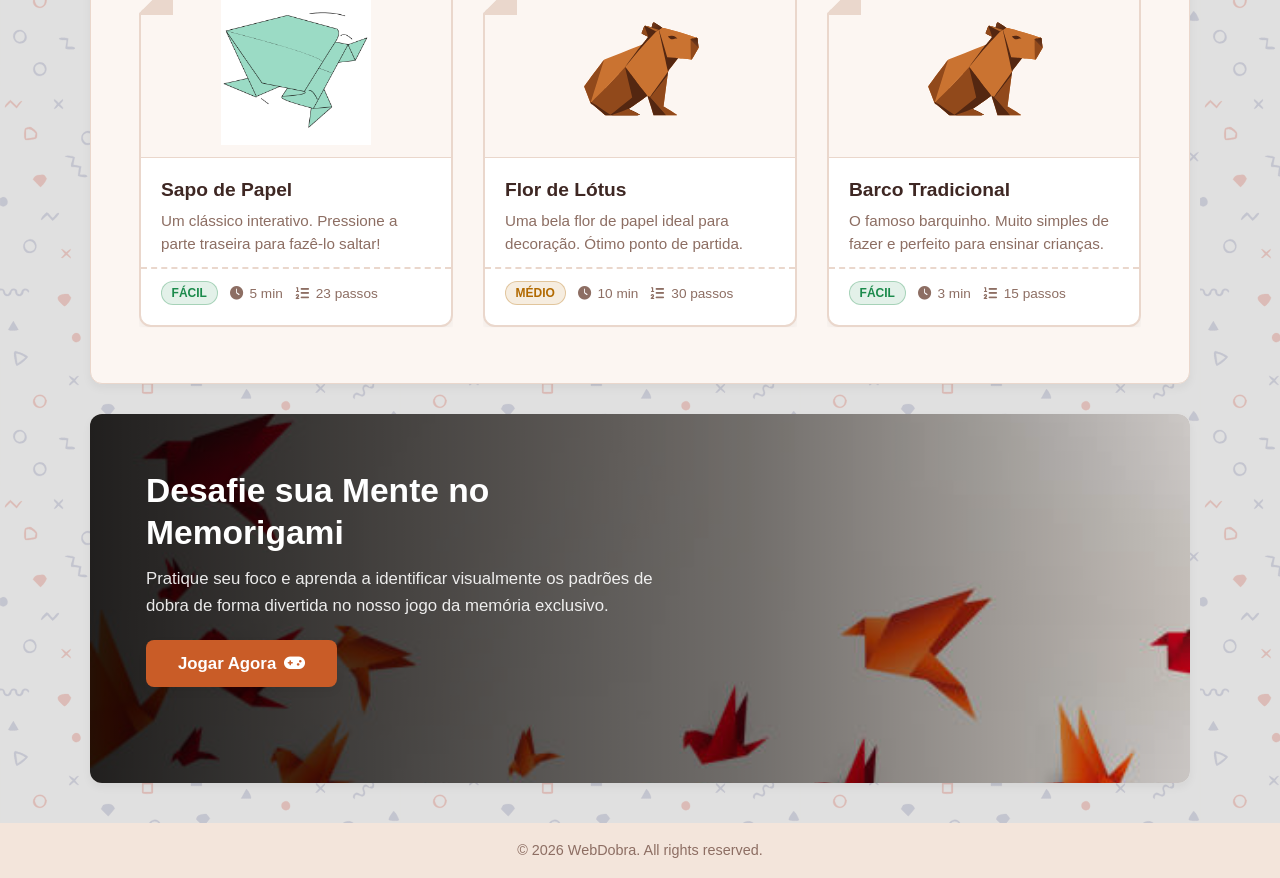
==== commit 21d40fe2: "refactor" ====
--- a/index.html
+++ b/index.html
@@ -5,164 +5,114 @@
     <meta name="viewport" content="width=device-width, initial-scale=1.0" />
 
     <link rel="stylesheet" href="assets/css/style.css" />
-    <link rel="stylesheet" href="assets/css/main.css" />
-    <link rel="stylesheet" href="assets/css/category.css" />
+    <link rel="stylesheet" href="assets/css/component/card.css" />
+    <link rel="stylesheet" href="assets/css/component/carrosel.css" />
+    <link rel="stylesheet" href="assets/css/component/header.css" />
+
     <link
       rel="stylesheet"
       href="https://cdnjs.cloudflare.com/ajax/libs/font-awesome/6.0.0/css/all.min.css"
     />
 
-    <script type="module" src="assets/scripts/main.js" defer></script>
+    <!-- Sem o atributo defer, pois type="module" já é diferido por padrão -->
+    <script type="module" src="assets/scripts/index.js"></script>
     <title>WebDobra - Início</title>
   </head>
   <body>
-    <header>
-      <div class="logo">
-        <img src="assets/imgs/logo.svg" alt="Logo WebDobra" />
-        <h1>WebDobra</h1>
-      </div>
-      <nav id="main-nav">
-        <ul>
-          <li><a href="index.html" class="active">Início</a></li>
-          <li><a href="pages/about.html">Sobre</a></li>
-          <li><a href="pages/game.html">Jogo</a></li>
-          <li><a href="pages/map.html">Mapa</a></li>
-          <li><a href="pages/category.html">Categorias</a></li>
-          <li><a href="pages/history.html">Histórias</a></li>
-        </ul>
-      </nav>
-    </header>
+    <!-- Renderizado dinamicamente via Header component -->
+    <header></header>
 
-    <main class="container main-content">
-      <!-- Carrossel -->
+    <main>
+      <!-- Seção do Carrossel de Destaques -->
       <section
-        class="carousel layer"
         id="banner-principal"
+        class="carousel"
         data-autoplay="true"
         data-interval="5000"
         data-height="400"
-        data-show-title="true"
-        data-show-description="true"
+        data-show-title="false"
+        data-show-description="false"
         data-show-arrows="true"
         data-show-dots="true"
+        tabindex="0"
+        aria-label="Carrossel de Destaques"
       ></section>
 
-      <!-- Fundamentos -->
-      <section class="layer split-layer bg-white">
-        <div class="layer-content">
+      <section class="split">
+        <header>
           <h2>Domine os Fundamentos</h2>
           <p>
             Antes de criar peças incríveis, é preciso entender a base. Aprenda a
             ler os diagramas, conheça a diferença entre dobra montanha e vale, e
             construa uma fundação sólida.
           </p>
-          <a href="pages/fundamentals.html" class="layer-link">
-            Aprender o básico <i class="fa-solid fa-arrow-right"></i>
+          <a href="pages/fundamentals.html" class="btn text">
+            Aprender o básico
+            <i class="fa-solid fa-arrow-right" aria-hidden="true"></i>
           </a>
-        </div>
-        <div class="layer-media">
+        </header>
+        <figure>
           <img
             src="assets/imgs/fundamentals.webp"
             alt="Fundamentos do origami"
           />
-        </div>
+        </figure>
       </section>
 
-      <!-- História Hero (Texto à Direita, Sombra à Direita) -->
-      <section class="layer history-hero-layer align-right">
+      <section class="hero right" aria-labelledby="history-heading">
         <img
           src="assets/imgs/history.jpg"
-          alt="História do Origami"
+          alt="Ilustração histórica sobre a arte do origami"
           class="bg-img"
         />
-        <div class="layer-content">
-          <h2>Uma Tradição Milenar</h2>
+        <header>
+          <h2 id="history-heading">Uma Tradição Milenar</h2>
           <p>
             Do uso restrito em rituais xintoístas no Japão antigo à
             democratização com a popularização do papel, o origami evoluiu de um
             luxo cerimonial para uma arte global.
           </p>
-          <a href="pages/history.html" class="layer-link">
-            Ler a História Completa <i class="fa-solid fa-book-open"></i>
+          <a href="pages/history.html" class="btn primary">
+            Ler a História Completa
+            <i class="fa-solid fa-book-open" aria-hidden="true"></i>
           </a>
-        </div>
+        </header>
       </section>
 
-      <!-- Seção de Tutoriais / Cards -->
-      <section class="layer block-layer bg-subtle">
-        <header class="layer-header">
-          <h2>Explore o Universo do Origami</h2>
+      <section class="subtle" aria-labelledby="tutorials-heading">
+        <header class="section-header">
+          <h2 id="tutorials-heading">Explore o Universo do Origami</h2>
           <p>
             Coloque o papel na mesa e dê vida às suas primeiras criações.
             Escolha um modelo e siga o passo a passo interativo.
           </p>
         </header>
 
-        <div class="origamis-grid">
-          <a href="pages/tutorial.html?origami=frog" class="card">
-            <div class="card-media">
-              <img
-                src="assets/data/tutorials/frog/imgs/frog-step-23.png"
-                alt="Sapo de Papel"
-                loading="lazy"
-              />
-            </div>
-            <div class="card-body">
-              <h3>Sapo de Papel</h3>
-              <p>
-                Um clássico interativo. Pressione a parte traseira para fazê-lo
-                saltar!
-              </p>
-            </div>
-          </a>
-
-          <a href="pages/tutorial.html?origami=flower" class="card">
-            <div class="card-media placeholder">
-              <i class="fa-solid fa-shapes"></i>
-              <span>Flor de Lótus</span>
-            </div>
-            <div class="card-body">
-              <h3>Flor de Lótus</h3>
-              <p>
-                Uma bela flor de papel ideal para decoração. Ótimo ponto de
-                partida.
-              </p>
-            </div>
-          </a>
-
-          <a href="pages/tutorial.html?origami=boat" class="card">
-            <div class="card-media placeholder">
-              <i class="fa-solid fa-shapes"></i>
-              <span>Barco Tradicional</span>
-            </div>
-            <div class="card-body">
-              <h3>Barco Tradicional</h3>
-              <p>
-                O famoso barquinho. Muito simples de fazer e perfeito para
-                ensinar crianças.
-              </p>
-            </div>
-          </a>
-        </div>
+        <ul
+          id="grid-tutorials"
+          class="grid"
+          aria-label="Lista de tutoriais de origami"
+        >
+          <!-- Gerado dinamicamente via JS -->
+        </ul>
       </section>
 
-      <!-- Destaque Jogo (Texto à Esquerda, Sombra à Esquerda) -->
-      <section class="layer history-hero-layer align-left">
+      <section class="hero left">
         <img
           src="assets/imgs/memorigami.jpg"
           alt="Jogo Memorigami"
           class="bg-img"
         />
-        <div class="layer-content">
+        <header>
           <h2>Desafie sua Mente no Memorigami</h2>
           <p>
             Pratique seu foco e aprenda a identificar visualmente os padrões de
             dobra de forma divertida no nosso jogo da memória exclusivo.
           </p>
-          <a href="pages/game.html" class="btn-primary">
-            Jogar Agora <i class="fa-solid fa-gamepad"></i>
+          <a href="pages/game.html" class="btn primary">
+            Jogar Agora <i class="fa-solid fa-gamepad" aria-hidden="true"></i>
           </a>
-        </div>
+        </header>
       </section>
     </main>
 
--- a/assets/css/style.css
+++ b/assets/css/style.css
@@ -1,48 +1,37 @@
-/* ==========================================
-   1. VARIÁVEIS GLOBAIS
-   ========================================== */
 :root {
-/* Cores - Momiji (Outono) */
-  --color-primary: #c95c27;       /* Laranja ferrugem/Folha de outono */
+  --color-primary: #c95c27;
   --color-primary-hover: #a3471c;
-  --color-text-main: #3e2723;     /* Castanho escuro em vez de preto */
-  --color-border-solid: #e0bfae;
+  --color-text-main: #3e2723;
   --color-text-muted: #8d6e63;
-  --color-bg-page: #fdfaf7;       /* Branco aquecido/pêssego muito claro */
+  --color-bg-page: #fdfaf7;
   --color-bg-card: #ffffff;
   --color-bg-subtle: #fcf6f2;
   --color-header-bg: #f3e5db;
   --color-footer-bg: #f3e5db;
+  --color-border-solid: #e0bfae;
   --color-border-light: #ead7cc;
   --color-border-dashed: #e0bfae;
   --color-danger: #d32f2f;
-  --color-danger-hover: #b71c1c;
-  /* Espaçamento */
+  --color-easy: #1b8a4b;
+  --color-medium: #b26a00;
+  --color-hard: #d32f2f;
+
   --space-xs: 8px;
   --space-sm: 12px;
   --space-md: 20px;
   --space-lg: 30px;
   --space-xl: 40px;
 
-  /* Geometria e Sombras */
   --radius-sm: 8px;
   --radius-md: 12px;
-  --radius-full: 50%;
   --shadow-sm: 0 4px 10px rgba(0, 0, 0, 0.05);
   --shadow-md: 0 8px 16px rgba(0, 0, 0, 0.1);
   --transition-fast: 0.2s ease;
   --transition-base: 0.25s ease;
-
-  /* Tipografia */
   --font-main: Arial, Helvetica, sans-serif;
 }
 
-/* ==========================================
-   2. RESET E ESTRUTURA BASE
-   ========================================== */
-*,
-*::before,
-*::after {
+*, *::before, *::after {
   box-sizing: border-box;
   margin: 0;
   padding: 0;
@@ -52,205 +41,282 @@
   min-height: 100vh;
   display: flex;
   flex-direction: column;
-  font-family: var(--font-main);
-  color: var(--color-text-main);
-  background-color: var(--color-bg-page);
-  background-image: 
-    linear-gradient(rgba(0, 0, 0, 0.12), rgba(0, 0, 0, 0.12)), 
-    url('../imgs/background.svg');  background-repeat: repeat;
-}
+  font-family: var(--font-main, Arial, sans-serif);
+  color: var(--color-text-main, #3e2723);
+  background-color: var(--color-bg-page, #fdfaf7);
+  background-image: linear-gradient(rgba(0,0,0,0.12), rgba(0,0,0,0.12)), url('../imgs/background.svg');
+  background-repeat: repeat;
+}
+
+h1, h2, h3, h4 {
+  line-height: 1.25; 
+  margin-bottom: var(--space-sm, 12px); 
+  color: var(--color-text-main, #3e2723); 
+}
+
+p { line-height: 1.6; margin-bottom: var(--space-md, 20px); color: var(--color-text-muted, #8d6e63); }
+p:last-child, h1:last-child, h2:last-child, h3:last-child { margin-bottom: 0; }
+a { color: var(--color-primary, #c95c27); text-decoration: none; transition: color var(--transition-fast, 0.2s ease); }
+a:hover { color: var(--color-primary-hover, #a3471c); }
+img { max-width: 100%; height: auto; display: block; }
+ul { list-style: none; }
 
 main {
+  width: 100%;
+  max-width: 1140px;
+  margin: 0 auto;
+  padding: var(--space-xl, 40px) var(--space-md, 20px);
+  display: flex;
+  flex-direction: column;
+  gap: clamp(1.25rem, 3vw, var(--space-lg, 30px));
   flex: 1;
 }
-
-/* ==========================================
-   3. BOTÕES
-   ========================================== */
-button,
-input[type="button"],
-input[type="submit"] {
+main.narrow { max-width: 1000px; }
+
+section, .panel {
+  position: relative;
+  min-width: 0;
+  background-color: var(--color-bg-card, #ffffff);
+  border: 1px solid var(--color-border-light, #ead7cc);
+  border-radius: var(--radius-md, 12px);
+  box-shadow: var(--shadow-sm, 0 4px 10px rgba(0, 0, 0, 0.05));
+}
+
+section {
+  overflow: hidden;
+  padding: clamp(1.75rem, 5vw, 3.5rem) clamp(1rem, 4vw, 3rem);
+}
+
+section.subtle { background-color: var(--color-bg-subtle, #fcf6f2); }
+
+section.accent {
+  display: flex;
+  align-items: center;
+  justify-content: center;
+  gap: var(--space-lg, 30px);
+  text-align: center;
+  color: #ffffff;
+  border: none;
+  background: linear-gradient(135deg, var(--color-primary, #c95c27) 0%, var(--color-primary-hover, #a3471c) 100%);
+}
+section.accent h2,
+section.accent p { color: #ffffff; }
+
+section h2 {
+  margin-bottom: 0.75rem;
+  font-size: clamp(1.35rem, 1rem + 1.8vw, 2.1rem);
+}
+section p {
+  margin-bottom: 1.25rem;
+  font-size: clamp(0.92rem, 0.88rem + 0.25vw, 1.05rem);
+}
+section p:last-child { margin-bottom: 0; }
+
+section > header {
+  max-width: 800px;
+  margin: 0 auto clamp(1.25rem, 3.5vw, 2.5rem);
+  text-align: center;
+}
+
+.listing-header {
+  display: flex;
+  flex-wrap: wrap;
+  align-items: center;
+  gap: var(--space-md, 20px);
+  margin-bottom: var(--space-lg, 30px);
+}
+.listing-header h2 {
+  margin: 0;
+  font-size: clamp(1.5rem, 3.5vw, 2rem);
+  letter-spacing: -0.02em;
+  color: var(--color-primary, #c95c27);
+}
+
+section.split {
+  display: flex;
+  align-items: center;
+  gap: clamp(1.5rem, 4vw, 3.5rem);
+}
+section.split.reverse { flex-direction: row-reverse; }
+section.split > header {
+  flex: 1;
+  display: flex;
+  flex-direction: column;
+  align-items: center;
+}
+section.split > figure {
+  flex: 0 1 40%;
+  display: flex;
+  align-items: center;
+  justify-content: center;
+  aspect-ratio: 4 / 3;
+  overflow: hidden;
+  background-color: var(--color-bg-subtle, #fcf6f2);
+  border: 1px solid var(--color-border-light, #ead7cc);
+  border-radius: var(--radius-sm, 8px);
+}
+section.split > figure img { width: 100%; height: 100%; object-fit: cover; }
+
+section.hero {
+  display: flex;
+  align-items: center;
+  min-height: 360px;
+  padding: clamp(2rem, 5vw, 3.5rem);
+  border: none;
+}
+section.hero .bg-img {
+  position: absolute;
+  inset: 0;
+  width: 100%;
+  height: 100%;
+  object-fit: cover;
+  z-index: 1;
+}
+section.hero::after {
+  content: "";
+  position: absolute;
+  inset: 0;
+  z-index: 2;
+}
+section.hero > header { position: relative; z-index: 3; max-width: 540px; }
+section.hero h2 { color: #ffffff; }
+section.hero p  { color: rgba(255, 255, 255, 0.9); }
+
+section.hero.right::after { background: linear-gradient(to left,  rgba(0,0,0,0.85) 0%, rgba(0,0,0,0.5) 60%, rgba(0,0,0,0.15) 100%); }
+section.hero.left::after  { background: linear-gradient(to right, rgba(0,0,0,0.85) 0%, rgba(0,0,0,0.5) 60%, rgba(0,0,0,0.15) 100%); }
+section.hero.right > header  {
+  margin-left: auto; 
+  margin-right: 0px;
+  text-align: left;
+}
+section.hero.left > header   { 
+  margin-right: auto; 
+  margin-left: 0px;
+  text-align: left;
+}
+
+.grid {
+  display: grid;
+  grid-template-columns: repeat(auto-fill, minmax(min(100%, 280px), 1fr));
+  gap: clamp(1rem, 2.5vw, var(--space-lg, 30px));
+}
+
+button, input[type="button"], input[type="submit"], .btn {
   display: inline-flex;
   align-items: center;
   justify-content: center;
-  gap: var(--space-xs);
-  padding: 10px 20px;
-  font: inherit;
+  gap: var(--space-xs, 8px);
+  padding: 0.85rem clamp(1.35rem, 2.5vw, 2rem);
+  font-family: inherit;
   font-weight: bold;
+  font-size: clamp(0.95rem, 0.9rem + 0.25vw, 1.05rem);
   color: #ffffff;
-  background-color: var(--color-primary);
+  background-color: var(--color-primary, #c95c27);
   border: none;
-  border-radius: var(--radius-sm);
+  border-radius: 8px;
   cursor: pointer;
-  box-shadow: var(--shadow-sm);
-  transition: background-color var(--transition-base),
-              transform var(--transition-base),
-              box-shadow var(--transition-base);
+  text-decoration: none;
+  box-shadow: var(--shadow-sm, 0 4px 10px rgba(0, 0, 0, 0.05));
+  transition: all var(--transition-base, 0.25s ease);
 }
 
 button:hover:not(:disabled),
-input[type="button"]:hover:not(:disabled),
-input[type="submit"]:hover:not(:disabled) {
+.btn:hover:not(:disabled) {
   transform: translateY(-2px);
-  box-shadow: var(--shadow-md);
-}
-
-button:active:not(:disabled),
-input[type="button"]:active:not(:disabled),
-input[type="submit"]:active:not(:disabled) {
-  transform: scale(0.97);
-}
-
-button:disabled,
-input[type="button"]:disabled,
-input[type="submit"]:disabled {
-  background-color: #cccccc !important;
-  cursor: not-allowed;
-  opacity: 0.65;
+  box-shadow: var(--shadow-md, 0 8px 16px rgba(0, 0, 0, 0.1));
+  background-color: var(--color-primary-hover, #a3471c);
+  color: #ffffff;
+}
+
+.btn.light { background-color: #ffffff; color: var(--color-primary, #c95c27); }
+.btn.light:hover:not(:disabled) { background-color: #ffffff; color: var(--color-primary, #c95c27); transform: translateY(-2px) scale(1.02); }
+
+.btn.outline {
+  padding: 0.5rem 1rem;
+  font-weight: normal;
+  color: var(--color-primary, #c95c27);
+  background-color: var(--color-bg-card, #ffffff);
+  border: 1px solid var(--color-border-light, #ead7cc);
+  border-radius: var(--radius-md, 12px);
   box-shadow: none;
-  transform: none;
-}
-
-/* Variantes de Botão */
-.btn-primary:hover:not(:disabled) {
-  background-color: var(--color-primary-hover);
-}
-
-.btn-danger {
-  background-color: var(--color-danger);
-}
-
-.btn-danger:hover:not(:disabled) {
-  background-color: var(--color-danger-hover);
-}
-
-.menu-toggle {
-  background: none;
-  box-shadow: none;
-  padding: 0.5rem;
-  font-size: 1.5rem;
-  color: var(--color-text-main);
-}
-
-.menu-toggle:hover:not(:disabled) {
+}
+.btn.outline:hover:not(:disabled) {
+  color: var(--color-primary, #c95c27);
+  background-color: var(--color-bg-subtle, #fcf6f2);
   transform: none;
   box-shadow: none;
-  color: var(--color-primary);
-}
-
-/* ==========================================
-   4. CABEÇALHO E NAV
-   ========================================== */
-header {
-  display: flex;
-  justify-content: space-between;
-  align-items: center;
-  padding: 0.75rem 1.5rem;
-  background-color: var(--color-header-bg);
-  box-shadow: var(--shadow-sm);
-  position: relative;
-}
-
-.logo {
-  display: flex;
-  align-items: center;
-  gap: var(--space-xs);
-}
-
-.logo img {
-  width: 48px;
-  height: 48px;
-  border-radius: var(--radius-full);
-  object-fit: cover;
-}
-
-header h1 {
-  font-size: 1.5rem;
-}
-
-.menu-toggle {
-  display: none;
-}
-
-header nav ul {
-  list-style: none;
-  display: flex;
-  align-items: center;
-  gap: 1.25rem;
-}
-
-header nav ul li a {
-  text-decoration: none;
-  color: var(--color-text-main);
-  font-weight: bold;
-  font-size: 1.05rem;
-  transition: color var(--transition-fast);
-}
-
-header nav ul li a:hover,
-.active {
-  color: var(--color-primary);
-}
-
-/* ==========================================
-   5. RODAPÉ
-   ========================================== */
-footer {
-  text-align: center;
+}
+
+.btn.text {
+  padding: 0;
+  color: var(--color-primary, #c95c27);
+  background: transparent;
+  border-radius: 0;
+  box-shadow: none;
+}
+.btn.text:hover:not(:disabled) {
+  color: var(--color-primary-hover, #a3471c);
+  background: transparent;
+  gap: var(--space-sm, 12px);
+  transform: none;
+  box-shadow: none;
+}
+.btn.text.white,
+.btn.text.white:hover:not(:disabled) { color: #ffffff; }
+
+.hidden { display: none !important; }
+
+.empty-state {
+  grid-column: 1 / -1;
+  display: flex;
+  align-items: center;
+  justify-content: center;
+  gap: 10px;
+  padding: var(--space-xl, 40px) var(--space-md, 20px);
+  text-align: center;
+  color: var(--color-text-muted, #8d6e63);
+  background-color: var(--color-bg-card, #ffffff);
+  border: 2px dashed var(--color-border-dashed, #e0bfae);
+  border-radius: var(--radius-md, 12px);
+}
+
+.error-message {
+  padding: var(--space-xl, 40px);
+  font-size: 1.2rem;
+  text-align: center;
+  color: var(--color-danger, #d32f2f);
+}
+
+body > footer {
+  margin-top: auto;
   padding: 1rem;
-  background-color: var(--color-footer-bg);
-  color: var(--color-text-muted);
+  text-align: center;
   font-size: 0.9rem;
-}
-
-/* ==========================================
-   6. RESPONSIVIDADE (MOBILE)
-   ========================================== */
+  color: var(--color-text-muted, #8d6e63);
+  background-color: var(--color-footer-bg, #f3e5db);
+}
+body > footer p { margin: 0; }
+
+@media (max-width: 1024px) {
+  main { padding: var(--space-lg, 30px) var(--space-md, 20px); }
+}
+
 @media (max-width: 768px) {
-  .menu-toggle {
+  .folded { --fold: 24px; }
+
+  section.split,
+  section.split.reverse { flex-direction: column; }
+  section.split > figure { width: 100%; flex-basis: auto; aspect-ratio: 16 / 9; }
+
+  section.hero.left::after,
+  section.hero.right::after { background: linear-gradient(to top, rgba(0,0,0,0.9) 0%, rgba(0,0,0,0.4) 100%); }
+  section.hero.left > div,
+  section.hero.right > div {
     display: flex;
-  }
-
-  .menu-toggle i {
-    transition: transform var(--transition-base);
-  }
-
-  .menu-toggle[aria-expanded="true"] i {
-    transform: rotate(90deg);
-  }
-
-  header nav {
-    position: absolute;
-    top: 100%;
-    left: 0;
+    flex-direction: column;
+    align-items: center;
     width: 100%;
-    background-color: var(--color-header-bg);
-    box-shadow: var(--shadow-md);
-    padding: 1rem 0;
-    z-index: 1000;
-    opacity: 0;
-    visibility: hidden;
-    transform: translateY(-15px);
-    pointer-events: none;
-    transition: opacity var(--transition-base),
-                transform var(--transition-base),
-                visibility var(--transition-base);
-  }
-
-  header nav.open {
-    opacity: 1;
-    visibility: visible;
-    transform: translateY(0);
-    pointer-events: auto;
-  }
-
-  header nav ul {
-    flex-direction: column;
-    gap: 1rem;
-  }
-
-  header nav ul li a {
-    font-size: 1.1rem;
-    padding: 0.5rem 1rem;
+    margin: 0 auto;
+    text-align: center;
   }
 }
--- a/assets/css/component/card.css
+++ b/assets/css/component/card.css
@@ -0,0 +1,134 @@
+.card {
+  --fold: 32px;
+  --paper-page-bg: var(--color-bg-body, var(--color-bg-subtle, #f8f9fa));
+  
+  position: relative;
+  height: 100%;
+  display: flex;
+  flex-direction: column;
+  background-color: var(--color-bg-card);
+  border: 2px solid var(--color-border-light);
+  border-radius: var(--radius-md);
+  box-shadow: var(--shadow-sm);
+  
+  clip-path: polygon(var(--fold) 0%, 100% 0%, 100% 100%, 0% 100%, 0% var(--fold));
+  transition: all 0.3s ease; 
+}
+
+.card::after {
+  content: "";
+  position: absolute;
+  top: 0; 
+  left: 0;
+  width: var(--fold);
+  height: var(--fold);
+  background: var(--color-border-light);
+  border: 2px solid var(--color-border-light);
+  pointer-events: none;
+  z-index: 2;
+  transition: all 0.3s ease;
+}
+
+.card:hover,
+.card:focus-within {
+  --fold: 40px; 
+  transform: translateY(-4px);
+  box-shadow: var(--shadow-md);
+  border-color: var(--color-primary);
+  clip-path: polygon(var(--fold) 0%, 100% 0%, 100% 100%, 0% 100%, 0% var(--fold));
+}
+
+.card-link {
+  display: flex;
+  flex-wrap: wrap; 
+  align-items: center; 
+  flex-grow: 1; 
+  text-decoration: none;
+  color: inherit;
+  outline: none; 
+}
+
+.card-link:focus-visible {
+  outline: 3px solid color-mix(in srgb, var(--color-primary) 40%, transparent);
+  outline-offset: 4px; 
+}
+
+.card-link > figure,
+.card-link > h3,
+.card-link > p {
+  flex: 0 0 100%;
+}
+
+.card figure.card-image-wrapper {
+  aspect-ratio: 16 / 9; 
+  max-height: 250px;
+  padding: var(--space-sm);
+  background-color: var(--color-bg-subtle);
+  border-bottom: 1px solid var(--color-border-light);
+  margin: 0;
+}
+
+.card figure.card-image-wrapper img {
+  width: 100%;
+  height: 100%;
+  object-fit: scale-down;
+  transition: transform 0.3s ease;
+  color: var(--color-text-muted);
+}
+
+.card:hover figure.card-image-wrapper img {
+  transform: scale(1.04);
+}
+
+.card h3 {
+  font-size: clamp(1.1rem, 4vw, 1.2rem);
+  color: var(--color-text-main);
+  padding: var(--space-md) var(--space-md) var(--space-xs);
+  margin: 0;
+}
+
+.card p {
+  font-size: 0.95rem;
+  line-height: 1.5;
+  color: var(--color-text-muted);
+  margin: 0;
+  padding: 0 var(--space-md) var(--space-md);
+}
+
+.card:has(.badge, .card-meta-item) p {
+  border-bottom: 2px dashed var(--color-border-light); 
+  margin-bottom: var(--space-sm);
+  padding-bottom: var(--space-sm);
+}
+
+.card-link > .badge,
+.card-link > .card-meta-item {
+  flex: 0 0 auto; 
+  margin-bottom: var(--space-md);
+}
+
+.card .badge {
+  --badge: var(--color-text-muted);
+  margin-left: var(--space-md); 
+  padding: 0.25rem 0.6rem;
+  font-size: 0.75rem;
+  font-weight: 700;
+  text-transform: uppercase;
+  color: var(--badge);
+  background-color: color-mix(in srgb, var(--badge) 12%, transparent);
+  border: 1px solid color-mix(in srgb, var(--badge) 30%, transparent); 
+  border-radius: 999px;
+}
+
+.card .badge.facil { --badge: var(--color-easy); }
+.card .badge.medio { --badge: var(--color-medium); }
+.card .badge.dificil { --badge: var(--color-hard); }
+
+.card .card-meta-item {
+  margin-left: var(--space-sm);
+  font-size: 0.85rem;
+  color: var(--color-text-muted);
+  display: inline-flex;
+  align-items: center;
+  gap: 6px;
+}
--- a/assets/css/component/carrosel.css
+++ b/assets/css/component/carrosel.css
@@ -0,0 +1,140 @@
+.carousel {
+  position: relative;
+  flex-shrink: 0;
+  width: 100%;
+  margin: 0;
+  padding: 0;
+  background-color: var(--color-bg-card, #ffffff);
+  border-radius: var(--radius-sm, 8px);
+  box-shadow: var(--shadow-sm, 0 4px 10px rgba(0, 0, 0, 0.05));
+}
+
+.carousel-track {
+  display: flex;
+  width: 100%;
+  height: 100%;
+  transition: transform 0.4s ease-in-out;
+}
+
+.carousel-empty {
+  display: flex;
+  align-items: center;
+  justify-content: center;
+  height: 100%;
+  padding: var(--space-md, 20px);
+  margin: 0;
+  text-align: center;
+  color: var(--color-text-muted, #777777);
+}
+
+.carousel-slide {
+  position: relative;
+  width: 100%;
+  min-width: 100%;
+  height: 100%;
+  background-color: var(--color-bg-subtle, #f8f9fa);
+}
+
+.carousel-media {
+  width: 100%;
+  height: 100%;
+  padding: 4px;
+  display: flex;
+  align-items: center;
+  justify-content: center;
+}
+
+.carousel-media a,
+.carousel-media img,
+.carousel-slide video {
+  width: 100%;
+  height: 100%;
+  max-width: 100%;
+  max-height: 100%;
+  object-fit: scale-down;
+}
+
+.carousel .carousel-prev,
+.carousel .carousel-next {
+  position: absolute;
+  top: 50%;
+  z-index: 10;
+  width: 36px;
+  height: 36px;
+  padding: 0;
+  color: var(--color-text-main, #222222);
+  background-color: rgba(255, 255, 255, 0.85);
+  border: 1px solid #ccc;
+  border-radius: 50%;
+  cursor: pointer;
+  transform: translateY(-50%);
+  transition: background-color 0.2s ease, color 0.2s ease;
+}
+
+.carousel .carousel-prev { left: 10px; }
+.carousel .carousel-next { right: 10px; }
+
+.carousel .carousel-prev:hover:not(:disabled),
+.carousel .carousel-next:hover:not(:disabled),
+.carousel .carousel-prev:focus-visible,
+.carousel .carousel-next:focus-visible {
+  color: #ffffff;
+  background-color: var(--color-primary, #c95c27);
+  transform: translateY(-50%);
+}
+
+.carousel .carousel-dots {
+  position: absolute;
+  bottom: 12px;
+  left: 50%;
+  z-index: 10;
+  display: flex;
+  gap: 8px;
+  transform: translateX(-50%);
+}
+
+.carousel .carousel-dot {
+  width: 10px;
+  height: 10px;
+  padding: 0;
+  background-color: rgba(255, 255, 255, 0.5);
+  border-radius: 50%;
+  box-shadow: none;
+  cursor: pointer;
+  transition: background-color 0.2s ease, transform 0.2s ease;
+}
+
+.carousel .carousel-dot:hover:not(:disabled) {
+  background-color: var(--color-primary-hover, #a3471c);
+  transform: scale(1.2);
+}
+
+.carousel .carousel-dot.active {
+  background-color: var(--color-primary, #c95c27);
+  transform: scale(1.2);
+}
+
+.carousel-content {
+  position: absolute;
+  right: 0;
+  bottom: 0;
+  left: 0;
+  z-index: 5;
+  display: flex;
+  flex-direction: column;
+  padding: 24px var(--space-lg, 24px);
+  background: linear-gradient(to top, rgba(0, 0, 0, 0.85), rgba(0, 0, 0, 0.45) 70%, transparent);
+}
+
+.carousel-content h2 {
+  font-size: 1.6rem;
+  font-weight: 700;
+  color: #ffffff;
+  text-shadow: 0 2px 4px rgba(0, 0, 0, 0.4);
+}
+
+.carousel-content p {
+  margin: 0;
+  font-size: 1.05rem;
+  color: #f1f5f9;
+}
--- a/assets/css/component/header.css
+++ b/assets/css/component/header.css
@@ -0,0 +1,117 @@
+body > header {
+  position: relative;
+  z-index: 1000;
+  display: flex;
+  justify-content: space-between;
+  align-items: center;
+  padding: 0.75rem 1.5rem;
+  background-color: var(--color-header-bg, #f3e5db);
+  box-shadow: var(--shadow-sm, 0 4px 10px rgba(0, 0, 0, 0.05));
+}
+
+body > header .logo {
+  display: flex;
+  align-items: center;
+  gap: var(--space-xs, 8px);
+}
+
+body > header .logo img {
+  width: 48px;
+  height: 48px;
+  border-radius: 50%;
+  object-fit: cover;
+}
+
+body > header h1 {
+  margin: 0;
+  font-size: 1.5rem;
+}
+
+body > header nav ul {
+  display: flex;
+  align-items: center;
+  gap: 1.25rem;
+  list-style: none;
+  margin: 0;
+  padding: 0;
+}
+
+body > header nav a {
+  font-weight: bold;
+  font-size: 1.05rem;
+  color: var(--color-text-main, #3e2723);
+  text-decoration: none;
+  transition: color var(--transition-fast, 0.2s ease);
+}
+
+body > header nav a:hover,
+body > header nav a.active {
+  color: var(--color-primary, #c95c27);
+}
+
+/* Botão Hamburguer Mobile */
+.menu-toggle {
+  display: none;
+  padding: 0.5rem;
+  font-size: 1.5rem;
+  color: var(--color-text-main, #3e2723);
+  background: none;
+  border: none;
+  box-shadow: none;
+  cursor: pointer;
+}
+
+.menu-toggle:hover:not(:disabled) {
+  transform: none;
+  background: none;
+  box-shadow: none;
+  color: var(--color-primary, #c95c27);
+}
+
+/* ---------- (768px e abaixo) ---------- */
+@media (max-width: 768px) {
+  .menu-toggle {
+    display: flex;
+  }
+
+  .menu-toggle i {
+    transition: transform var(--transition-base, 0.25s ease);
+  }
+
+  .menu-toggle[aria-expanded="true"] i {
+    transform: rotate(90deg);
+  }
+
+  body > header nav {
+    position: absolute;
+    top: 100%;
+    left: 0;
+    width: 100%;
+    padding: 1rem 0;
+    z-index: 1000;
+    opacity: 0;
+    visibility: hidden;
+    pointer-events: none;
+    transform: translateY(-15px);
+    background-color: var(--color-header-bg, #f3e5db);
+    box-shadow: var(--shadow-md, 0 8px 16px rgba(0, 0, 0, 0.1));
+    transition: opacity 0.25s, transform 0.25s, visibility 0.25s;
+  }
+
+  body > header nav.open {
+    opacity: 1;
+    visibility: visible;
+    pointer-events: auto;
+    transform: translateY(0);
+  }
+
+  body > header nav ul {
+    flex-direction: column;
+    gap: 1rem;
+  }
+
+  body > header nav a {
+    padding: 0.5rem 1rem;
+    font-size: 1.1rem;
+  }
+}
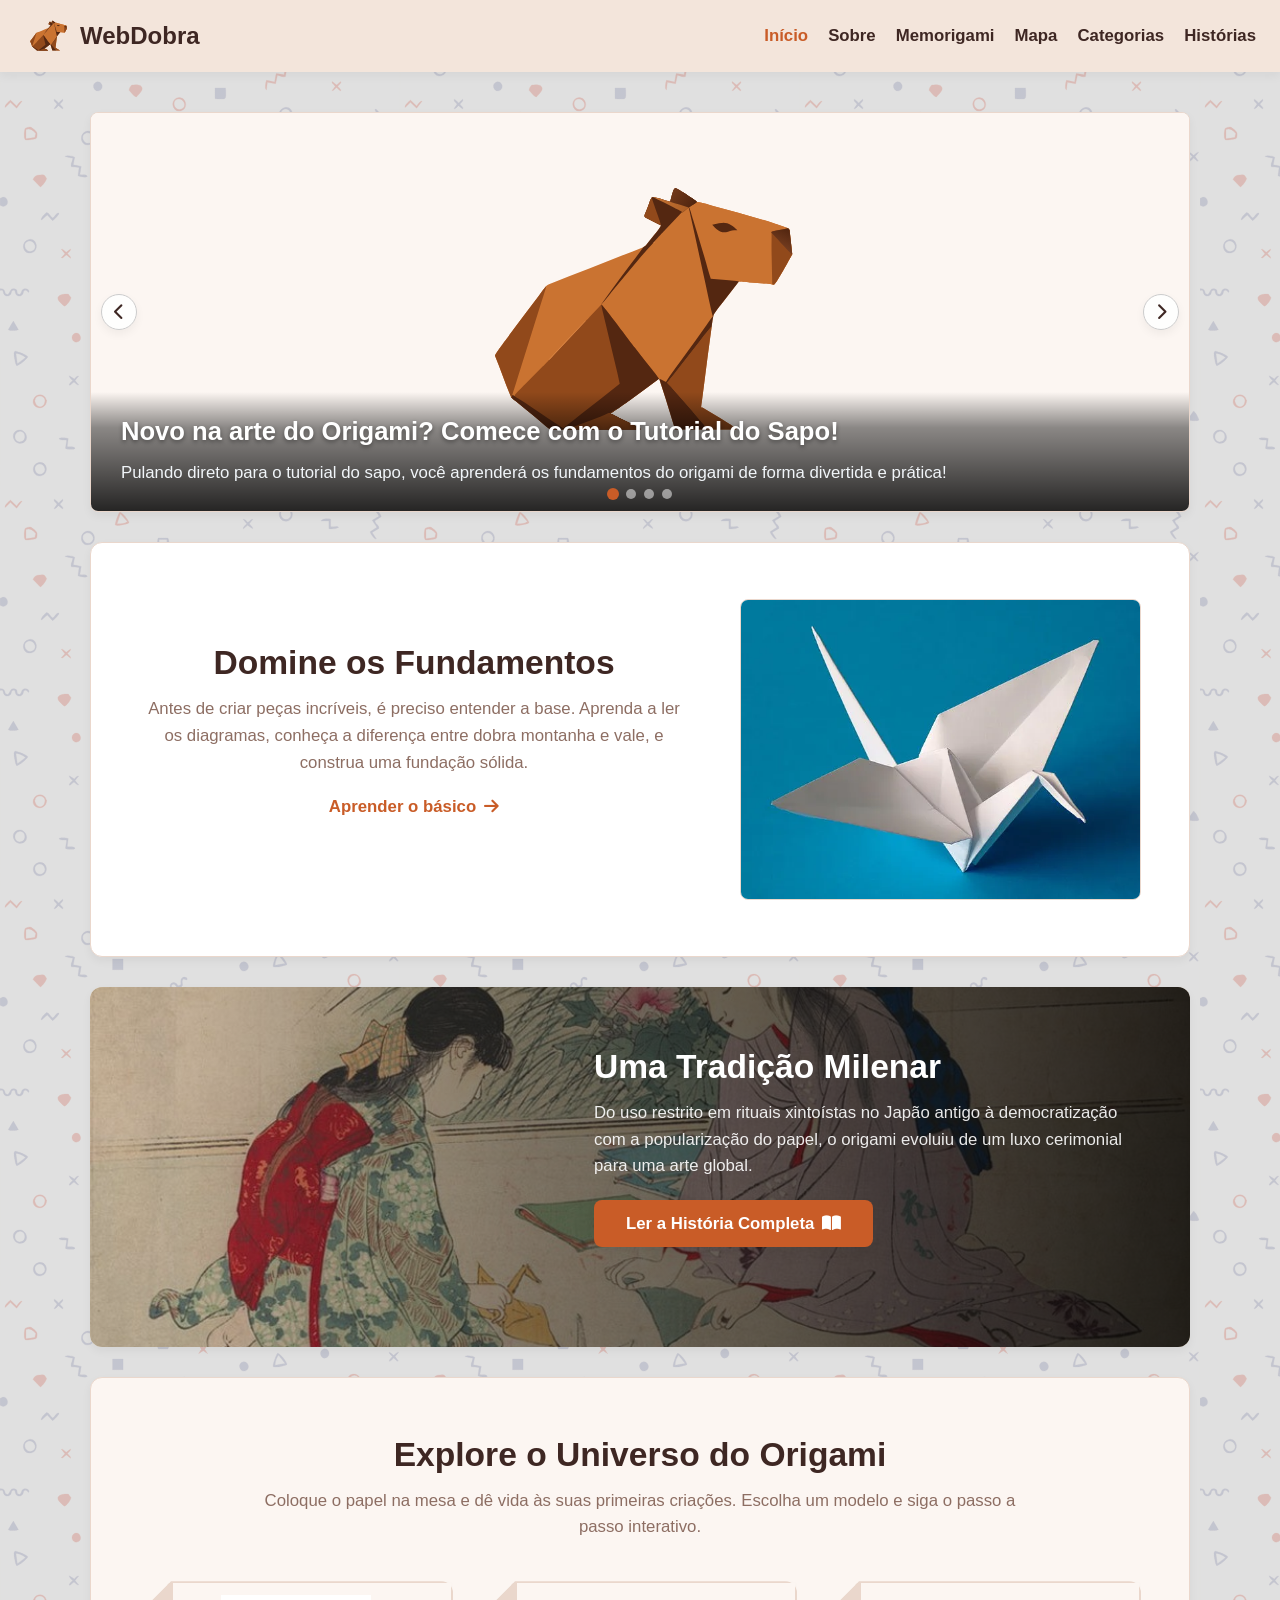
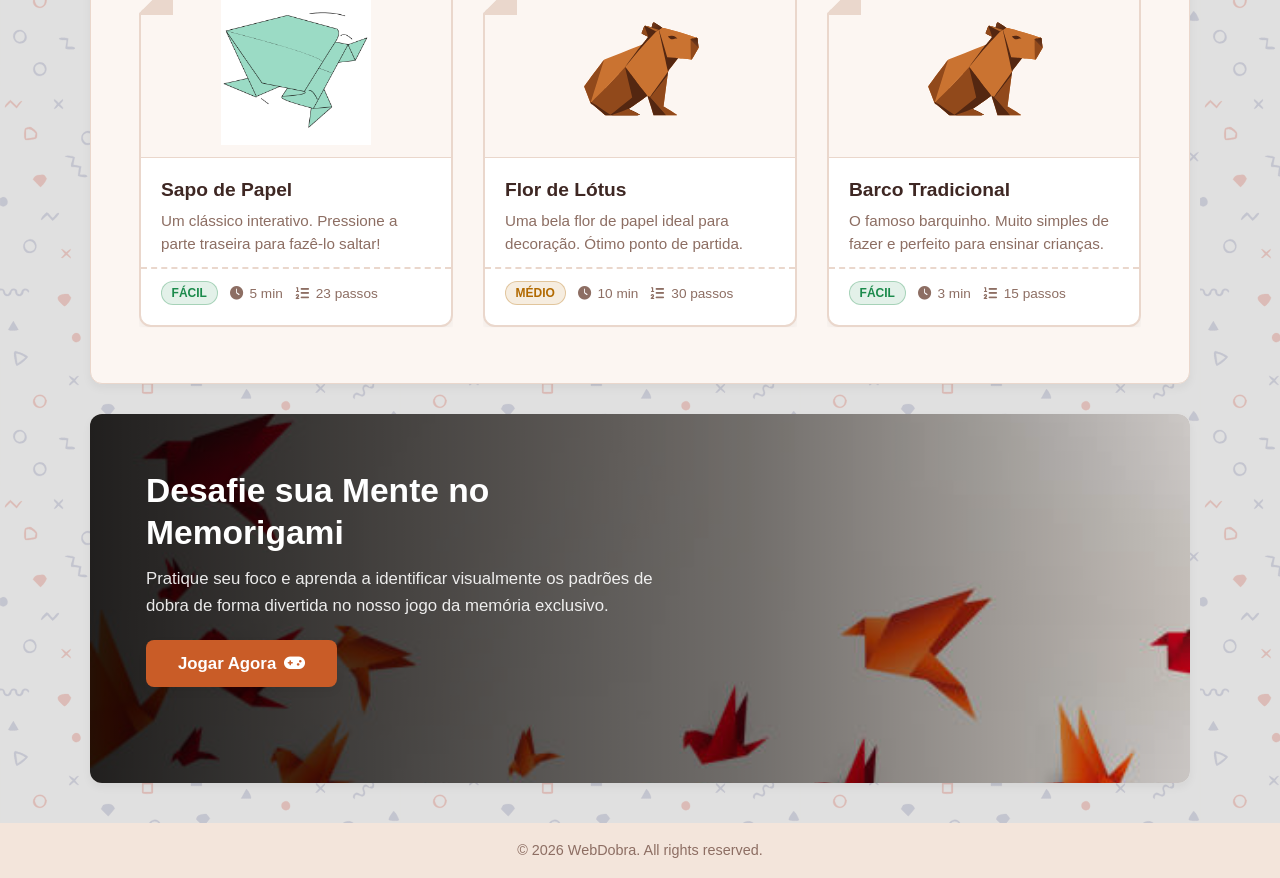
==== commit ca7f81c2: "fix merge" ====
--- a/index.html
+++ b/index.html
@@ -19,8 +19,7 @@
     <title>WebDobra - Início</title>
   </head>
   <body>
-    <!-- Renderizado dinamicamente via Header component -->
-    <header></header>
+    <header><!-- Renderizado dinamicamente por js--></header>
 
     <main>
       <!-- Seção do Carrossel de Destaques -->
@@ -30,8 +29,8 @@
         data-autoplay="true"
         data-interval="5000"
         data-height="400"
-        data-show-title="false"
-        data-show-description="false"
+        data-show-title="true"
+        data-show-description="true"
         data-show-arrows="true"
         data-show-dots="true"
         tabindex="0"
